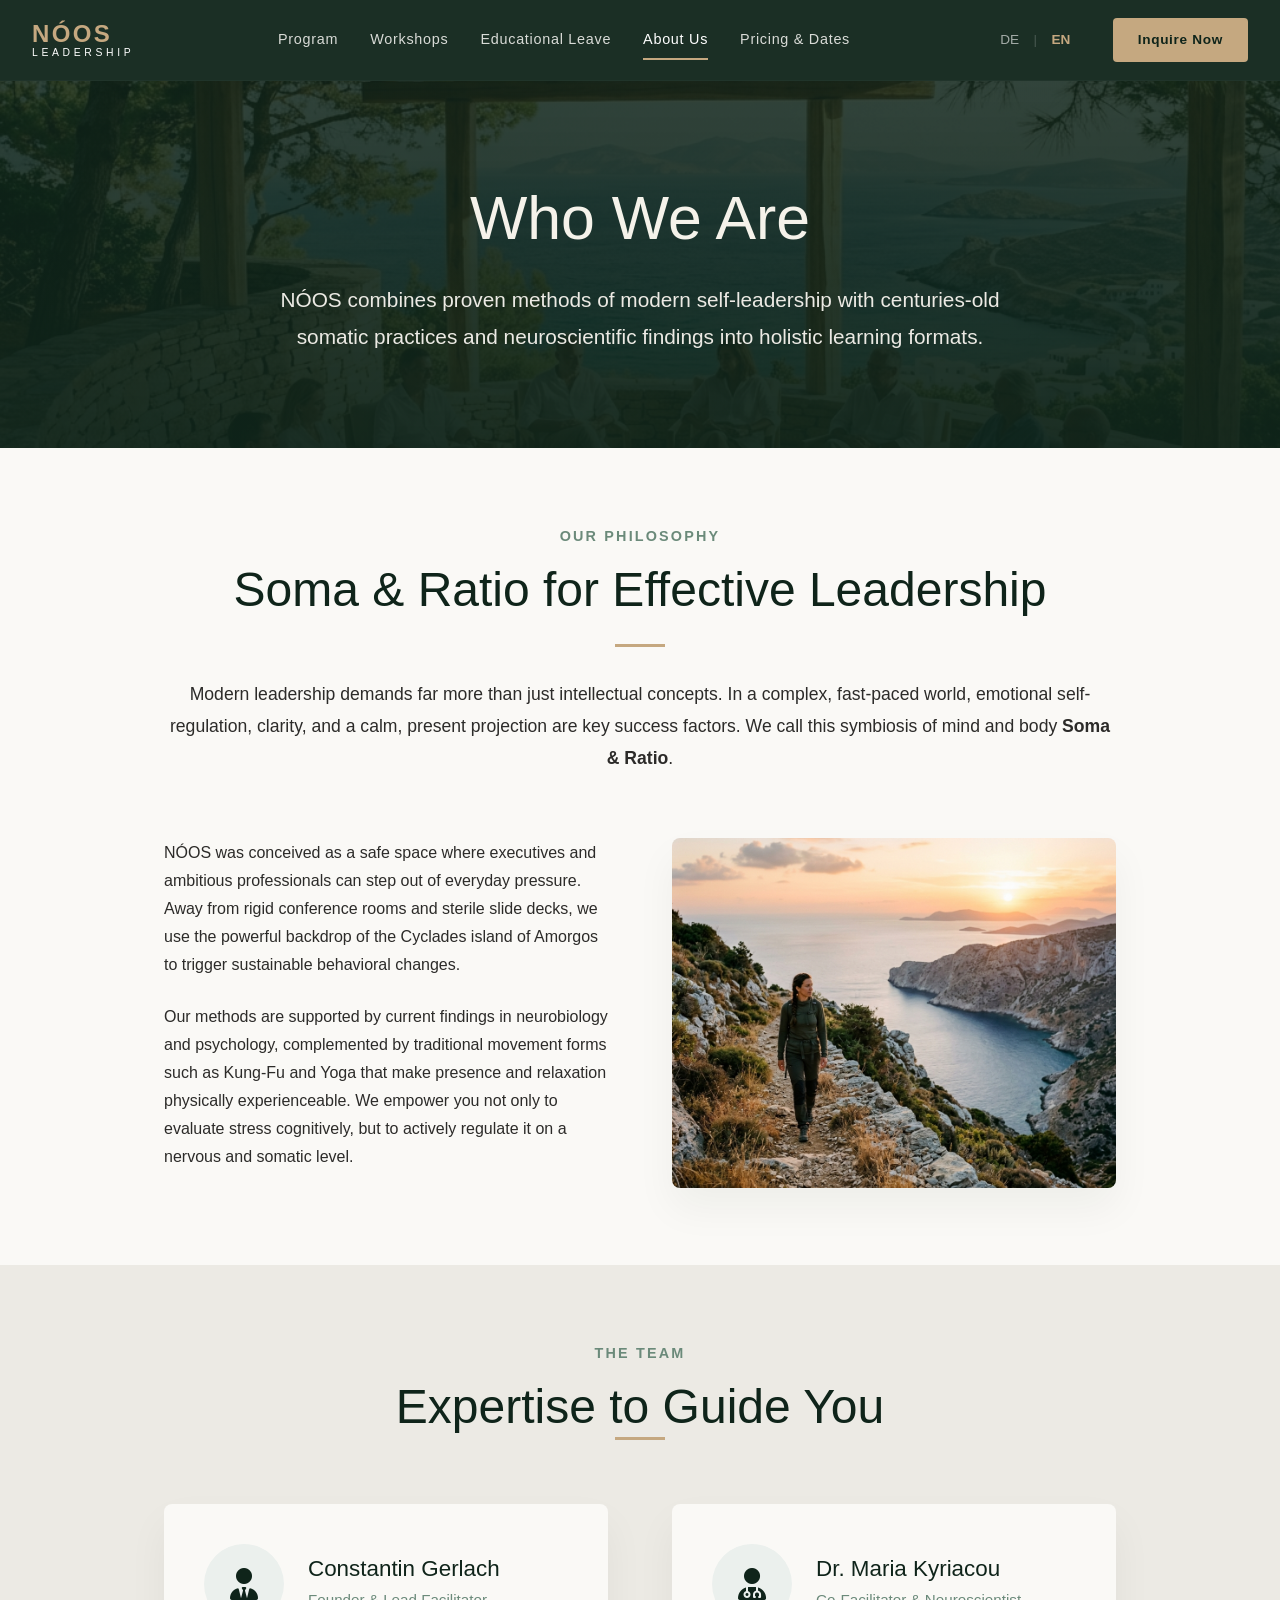
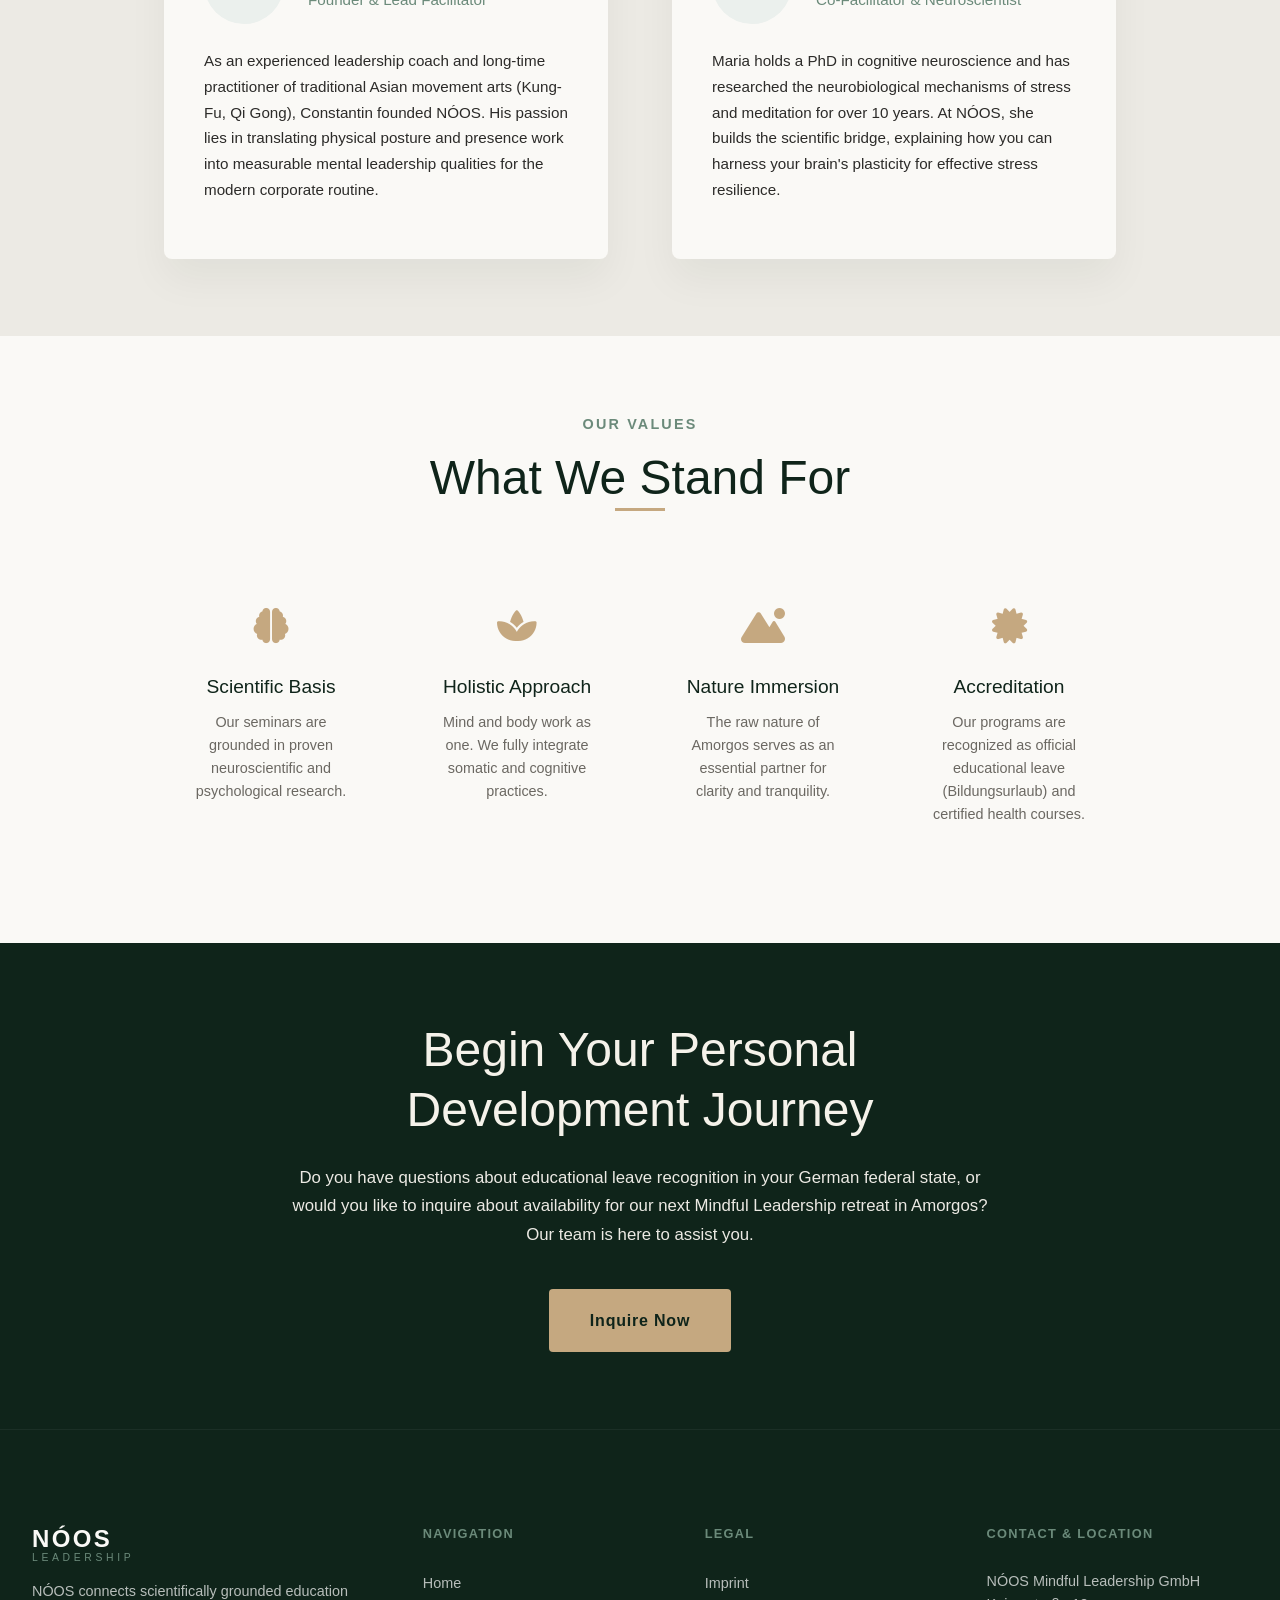
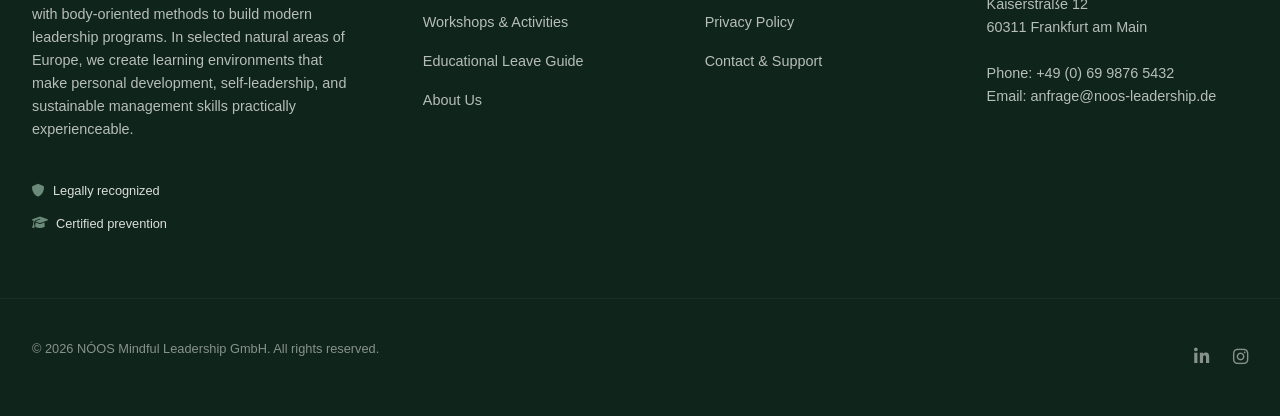
==== about-us.html @ 3b54b9a8 "Create premium German and English About Us subpages and integrate them into navigation headers and f" ====
<!DOCTYPE html>
<html lang="en">

<head>
    <meta charset="UTF-8">
    <meta name="viewport" content="width=device-width, initial-scale=1.0">
    <title>About Us – NÓOS Mindful Leadership & Personal Development</title>
    <meta name="description"
        content="Meet the team behind NÓOS. Learn about our vision of combining cognitive leadership methods with somatic practices on the island of Amorgos.">
    
    <!-- FontAwesome for Premium Icons -->
    <link rel="stylesheet" href="https://cdnjs.cloudflare.com/ajax/libs/font-awesome/6.4.0/css/all.min.css">

    <!-- Custom CSS -->
    <link rel="stylesheet" href="css/style.css">

    <!-- Favicon -->
    <link rel="icon" type="image/png" sizes="16x16" href="assets/favicon-16x16.png">
    <link rel="icon" type="image/png" sizes="32x32" href="assets/favicon-32x32.png">
    <link rel="icon" type="image/png" sizes="48x48" href="assets/favicon-48x48.png">
    <link rel="apple-touch-icon" sizes="180x180" href="assets/apple-touch-icon.png">
</head>

<body>

    <!-- Sticky Glassmorphic Header -->
    <header class="site-header">
        <div class="header-container">
            <a href="index-en.html#home" class="logo" id="header-logo">
                <span class="logo-accent">NÓOS</span>
                <span class="logo-sub">LEADERSHIP</span>
            </a>

            <!-- Mobile Menu Toggle Button -->
            <button class="mobile-nav-toggle" aria-label="Open menu" id="mobile-toggle">
                <span class="bar"></span>
                <span class="bar"></span>
                <span class="bar"></span>
            </button>

            <!-- Navigation Bar -->
            <nav class="main-navigation" id="main-nav">
                <ul class="nav-list">
                    <!-- Nav items link back to home sections on main page -->
                    <li class="nav-item">
                        <a href="index-en.html#programm" class="nav-link">Program</a>
                    </li>
                    <li class="nav-item">
                        <a href="index-en.html#workshops" class="nav-link">Workshops</a>
                    </li>
                    <li class="nav-item">
                        <a href="index-en.html#bildungsurlaub" class="nav-link">Educational Leave</a>
                    </li>
                    <li class="nav-item">
                        <a href="about-us.html" class="nav-link active">About Us</a>
                    </li>
                    <li class="nav-item">
                        <a href="index-en.html#preise" class="nav-link">Pricing &amp; Dates</a>
                    </li>
                </ul>
                <!-- Mobile Language Switcher (visible only on mobile viewports) -->
                <div class="language-switcher">
                    <a href="ueber-uns.html" class="lang-btn" id="lang-de-mobile">DE</a>
                    <span class="lang-separator">|</span>
                    <a href="about-us.html" class="lang-btn active" id="lang-en-mobile">EN</a>
                </div>
                <!-- Mobile CTA Button (visible only in mobile menu) -->
                <div class="mobile-menu-cta">
                    <a href="index-en.html#kontakt#inquiry-wizard-container" class="btn btn-primary btn-gold w-full"
                        style="display: block; text-align: center; padding: 0.85rem 2rem;">Inquire Now</a>
                </div>
            </nav>

            <!-- Sticky CTA buttons -->
            <div class="header-ctas">
                <div class="language-switcher">
                    <a href="ueber-uns.html" class="lang-btn" id="lang-de">DE</a>
                    <span class="lang-separator">|</span>
                    <a href="about-us.html" class="lang-btn active" id="lang-en">EN</a>
                </div>
                <a href="index-en.html#kontakt#inquiry-wizard-container" class="btn btn-primary" id="cta-header-pri">Inquire Now</a>
            </div>
        </div>
    </header>

    <main style="margin-top: 80px;">
        <!-- Subpage Hero -->
        <div class="subpage-hero"
            style="background-image: linear-gradient(to bottom, rgba(15, 36, 26, 0.85), rgba(15, 36, 26, 0.95)), url('assets/leadership_reflection.png'); padding: clamp(4rem, 6vw, 7rem) 0; background-position: center; background-size: cover; text-align: center; color: var(--color-white);">
            <div class="container" style="max-width: 800px; margin: 0 auto;">
                <h1 style="color: var(--color-sand); margin-bottom: 1.5rem;">Who We Are</h1>
                <p class="lead" style="color: var(--color-cream); font-size: clamp(1.1rem, 2vw, 1.3rem); line-height: 1.8;">
                    NÓOS combines proven methods of modern self-leadership with centuries-old somatic practices and neuroscientific findings into holistic learning formats.
                </p>
            </div>
        </div>

        <!-- Vision Section -->
        <section class="section-padding bg-light-cream" style="padding: clamp(4rem, 6vw, 6rem) 0;">
            <div class="container" style="max-width: 1000px; margin: 0 auto; padding: 0 1.5rem;">
                <div style="text-align: center; margin-bottom: 4rem;">
                    <span class="text-sage" style="text-transform: uppercase; letter-spacing: 0.15em; font-size: 0.9rem; font-weight: 600; display: block; margin-bottom: 0.75rem;">Our Philosophy</span>
                    <h2 style="margin-bottom: 1.5rem;">Soma & Ratio for Effective Leadership</h2>
                    <div style="width: 50px; height: 3px; background-color: var(--color-bronze); margin: 0 auto 2rem;"></div>
                    <p style="font-size: 1.1rem; color: var(--color-text-dark); max-w-lg; margin: 0 auto; line-height: 1.8;">
                        Modern leadership demands far more than just intellectual concepts. In a complex, fast-paced world, emotional self-regulation, clarity, and a calm, present projection are key success factors. We call this symbiosis of mind and body <strong>Soma & Ratio</strong>.
                    </p>
                </div>

                <div class="grid-2 gap-lg" style="align-items: center;">
                    <div>
                        <p style="margin-bottom: 1.5rem; line-height: 1.75;">
                            NÓOS was conceived as a safe space where executives and ambitious professionals can step out of everyday pressure. Away from rigid conference rooms and sterile slide decks, we use the powerful backdrop of the Cyclades island of Amorgos to trigger sustainable behavioral changes.
                        </p>
                        <p style="line-height: 1.75;">
                            Our methods are supported by current findings in neurobiology and psychology, complemented by traditional movement forms such as Kung-Fu and Yoga that make presence and relaxation physically experienceable. We empower you not only to evaluate stress cognitively, but to actively regulate it on a nervous and somatic level.
                        </p>
                    </div>
                    <div style="position: relative;">
                        <img src="assets/mindful_hiking_nature.png" alt="Yoga on cliffs" style="border-radius: 8px; box-shadow: var(--shadow-premium); width: 100%; object-fit: cover; max-height: 350px;">
                    </div>
                </div>
            </div>
        </section>

        <!-- Team Section -->
        <section class="section-padding bg-cream" style="padding: clamp(4rem, 6vw, 6rem) 0;">
            <div class="container" style="max-width: 1000px; margin: 0 auto; padding: 0 1.5rem;">
                <div style="text-align: center; margin-bottom: 4rem;">
                    <span class="text-sage" style="text-transform: uppercase; letter-spacing: 0.15em; font-size: 0.9rem; font-weight: 600; display: block; margin-bottom: 0.75rem;">The Team</span>
                    <h2>Expertise to Guide You</h2>
                    <div style="width: 50px; height: 3px; background-color: var(--color-bronze); margin: 0 auto 2rem;"></div>
                </div>

                <div class="grid-2 gap-lg">
                    <!-- Trainer 1 -->
                    <div style="background-color: var(--color-light-cream); border-radius: 8px; padding: 2.5rem; box-shadow: var(--shadow-premium); display: flex; flex-direction: column; height: 100%;">
                        <div style="display: flex; align-items: center; margin-bottom: 1.5rem;">
                            <div style="width: 80px; height: 80px; border-radius: 50%; background-color: var(--color-sage-light); display: flex; align-items: center; justify-content: center; margin-right: 1.5rem; font-size: 2rem; color: var(--color-dark-green);">
                                <i class="fa-solid fa-user-tie"></i>
                            </div>
                            <div>
                                <h3 style="font-size: 1.4rem; margin-bottom: 0.25rem;">Constantin Gerlach</h3>
                                <span class="text-sage" style="font-size: 0.95rem; font-weight: 500;">Founder & Lead Facilitator</span>
                            </div>
                        </div>
                        <p style="font-size: 0.95rem; line-height: 1.7; flex-grow: 1;">
                            As an experienced leadership coach and long-time practitioner of traditional Asian movement arts (Kung-Fu, Qi Gong), Constantin founded NÓOS. His passion lies in translating physical posture and presence work into measurable mental leadership qualities for the modern corporate routine.
                        </p>
                    </div>

                    <!-- Trainer 2 -->
                    <div style="background-color: var(--color-light-cream); border-radius: 8px; padding: 2.5rem; box-shadow: var(--shadow-premium); display: flex; flex-direction: column; height: 100%;">
                        <div style="display: flex; align-items: center; margin-bottom: 1.5rem;">
                            <div style="width: 80px; height: 80px; border-radius: 50%; background-color: var(--color-sage-light); display: flex; align-items: center; justify-content: center; margin-right: 1.5rem; font-size: 2rem; color: var(--color-dark-green);">
                                <i class="fa-solid fa-user-doctor"></i>
                            </div>
                            <div>
                                <h3 style="font-size: 1.4rem; margin-bottom: 0.25rem;">Dr. Maria Kyriacou</h3>
                                <span class="text-sage" style="font-size: 0.95rem; font-weight: 500;">Co-Facilitator & Neuroscientist</span>
                            </div>
                        </div>
                        <p style="font-size: 0.95rem; line-height: 1.7; flex-grow: 1;">
                            Maria holds a PhD in cognitive neuroscience and has researched the neurobiological mechanisms of stress and meditation for over 10 years. At NÓOS, she builds the scientific bridge, explaining how you can harness your brain's plasticity for effective stress resilience.
                        </p>
                    </div>
                </div>
            </div>
        </section>

        <!-- Our Values Section -->
        <section class="section-padding bg-light-cream" style="padding: clamp(4rem, 6vw, 6rem) 0;">
            <div class="container" style="max-width: 1000px; margin: 0 auto; padding: 0 1.5rem;">
                <div style="text-align: center; margin-bottom: 4rem;">
                    <span class="text-sage" style="text-transform: uppercase; letter-spacing: 0.15em; font-size: 0.9rem; font-weight: 600; display: block; margin-bottom: 0.75rem;">Our Values</span>
                    <h2>What We Stand For</h2>
                    <div style="width: 50px; height: 3px; background-color: var(--color-bronze); margin: 0 auto 2rem;"></div>
                </div>

                <div class="grid-4">
                    <!-- Value 1 -->
                    <div style="text-align: center; padding: 1.5rem;">
                        <div style="font-size: 2.2rem; color: var(--color-bronze); margin-bottom: 1.25rem;">
                            <i class="fa-solid fa-brain"></i>
                        </div>
                        <h4 style="margin-bottom: 0.75rem; font-size: 1.2rem;">Scientific Basis</h4>
                        <p style="font-size: 0.9rem; color: var(--color-text-muted); line-height: 1.6;">
                            Our seminars are grounded in proven neuroscientific and psychological research.
                        </p>
                    </div>

                    <!-- Value 2 -->
                    <div style="text-align: center; padding: 1.5rem;">
                        <div style="font-size: 2.2rem; color: var(--color-bronze); margin-bottom: 1.25rem;">
                            <i class="fa-solid fa-spa"></i>
                        </div>
                        <h4 style="margin-bottom: 0.75rem; font-size: 1.2rem;">Holistic Approach</h4>
                        <p style="font-size: 0.9rem; color: var(--color-text-muted); line-height: 1.6;">
                            Mind and body work as one. We fully integrate somatic and cognitive practices.
                        </p>
                    </div>

                    <!-- Value 3 -->
                    <div style="text-align: center; padding: 1.5rem;">
                        <div style="font-size: 2.2rem; color: var(--color-bronze); margin-bottom: 1.25rem;">
                            <i class="fa-solid fa-mountain-sun"></i>
                        </div>
                        <h4 style="margin-bottom: 0.75rem; font-size: 1.2rem;">Nature Immersion</h4>
                        <p style="font-size: 0.9rem; color: var(--color-text-muted); line-height: 1.6;">
                            The raw nature of Amorgos serves as an essential partner for clarity and tranquility.
                        </p>
                    </div>

                    <!-- Value 4 -->
                    <div style="text-align: center; padding: 1.5rem;">
                        <div style="font-size: 2.2rem; color: var(--color-bronze); margin-bottom: 1.25rem;">
                            <i class="fa-solid fa-certificate"></i>
                        </div>
                        <h4 style="margin-bottom: 0.75rem; font-size: 1.2rem;">Accreditation</h4>
                        <p style="font-size: 0.9rem; color: var(--color-text-muted); line-height: 1.6;">
                            Our programs are recognized as official educational leave (Bildungsurlaub) and certified health courses.
                        </p>
                    </div>
                </div>
            </div>
        </section>

        <!-- CTA Section -->
        <section class="section-padding bg-dark-green text-light" style="padding: clamp(4rem, 6vw, 6rem) 0; text-align: center;">
            <div class="container" style="max-width: 750px; margin: 0 auto; padding: 0 1.5rem;">
                <h2 style="color: var(--color-sand); margin-bottom: 1.5rem;">Begin Your Personal Development Journey</h2>
                <p style="color: var(--color-cream); margin-bottom: 2.5rem; font-size: 1.05rem; line-height: 1.7;">
                    Do you have questions about educational leave recognition in your German federal state, or would you like to inquire about availability for our next Mindful Leadership retreat in Amorgos? Our team is here to assist you.
                </p>
                <a href="index-en.html#kontakt#inquiry-wizard-container" class="btn btn-primary btn-gold btn-large">Inquire Now</a>
            </div>
        </section>
    </main>

    <!-- Premium Footer -->
    <footer class="site-footer bg-dark-green text-light">
        <div class="container footer-grid">
            <div class="footer-brand">
                <a href="index-en.html#home" class="logo text-light">
                    <span class="logo-accent text-light">NÓOS</span>
                    <span class="logo-sub text-sage">LEADERSHIP</span>
                </a>
                <p class="mt-3 text-cream-muted" style="font-size: 0.9rem; line-height: 1.6;">NÓOS connects
                    scientifically grounded education with body-oriented methods to build modern
                    leadership programs. In selected natural areas of Europe, we create learning environments that make personal
                    development, self-leadership, and sustainable management skills practically experienceable.</p>
                <div class="footer-badges mt-4">
                    <span class="f-badge"><i class="fa-solid fa-shield text-sage"></i> Legally recognized</span>
                    <span class="f-badge"><i class="fa-solid fa-graduation-cap text-sage"></i> Certified
                        prevention</span>
                </div>
            </div>

            <div class="footer-links-col">
                <h4>Navigation</h4>
                <ul class="footer-links">
                    <li><a href="index-en.html#home">Home</a></li>
                    <li><a href="index-en.html#workshops">Workshops &amp; Activities</a></li>
                    <li><a href="index-en.html#bildungsurlaub">Educational Leave Guide</a></li>
                    <li><a href="about-us.html">About Us</a></li>
                </ul>
            </div>

            <div class="footer-links-col">
                <h4>Legal</h4>
                <ul class="footer-links">
                    <li><a href="index-en.html#impressum">Imprint</a></li>
                    <li><a href="index-en.html#datenschutz">Privacy Policy</a></li>
                    <li><a href="index-en.html#kontakt">Contact &amp; Support</a></li>
                </ul>
            </div>

            <div class="footer-contact-col">
                <h4>Contact &amp; Location</h4>
                <p class="text-cream-muted" style="font-size: 0.9rem; line-height: 1.6;">
                    NÓOS Mindful Leadership GmbH<br>
                    Kaiserstraße 12<br>
                    60311 Frankfurt am Main<br><br>
                    Phone: +49 (0) 69 9876 5432<br>
                    Email: <a href="mailto:info@webtech-agentur.de"
                        style="color: inherit; text-decoration: none;">anfrage@noos-leadership.de</a>
                </p>
            </div>
        </div>

        <div class="footer-bottom">
            <div class="container footer-bottom-flex">
                <p>&copy; 2026 NÓOS Mindful Leadership GmbH. All rights reserved.</p>
                <div class="footer-bottom-social">
                    <a href="https://linkedin.com" target="_blank" aria-label="LinkedIn"><i
                            class="fa-brands fa-linkedin-in"></i></a>
                    <a href="https://instagram.com" target="_blank" aria-label="Instagram"><i
                            class="fa-brands fa-instagram"></i></a>
                </div>
            </div>
        </div>
    </footer>

    <!-- Custom App JS -->
    <script src="js/app.js"></script>
</body>

</html>
---- css/style.css ----
/* ==========================================================================
   NÓOS LEADERSHIP - PREMIUM DESIGN SYSTEM & STYLE SHEET
   ========================================================================== */

/* 1. CSS VARIABLES (DESIGN SYSTEM TOKENS) */
:root {
    /* Color Palette */
    --color-dark-green: #0F241A;
    --color-dark-green-rgb: 15, 36, 26;
    --color-aegean-blue: #1C3D5A;
    --color-sand: #F5F2EA;
    --color-cream: #ECEAE4;
    --color-light-cream: #FAF9F6;
    --color-bronze: #C5A880;
    --color-sage: #6B8A7A;
    --color-sage-light: #EBF0ED;
    --color-text-dark: #2C2B29;
    --color-text-muted: #6B6862;
    --color-white: #FFFFFF;
    
    /* Typography */
    --font-primary: Arial, Helvetica, sans-serif;
    --font-display: Arial, Helvetica, sans-serif;
    --font-accent: Arial, Helvetica, sans-serif;
    
    /* Transitions & Shadows */
    --transition-smooth: all 0.4s cubic-bezier(0.16, 1, 0.3, 1);
    --transition-quick: all 0.2s ease;
    --shadow-premium: 0 20px 40px rgba(15, 36, 26, 0.05);
    --shadow-hover: 0 30px 60px rgba(15, 36, 26, 0.1);
    --shadow-glass: 0 8px 32px 0 rgba(15, 36, 26, 0.08);
}

/* 2. GLOBAL RESET & BASE STYLES */
*, *::before, *::after {
    box-sizing: border-box;
    margin: 0;
    padding: 0;
}

html {
    scroll-behavior: smooth;
    font-size: 16px;
    height: 100%;
}

body {
    font-family: var(--font-primary);
    background-color: var(--color-light-cream);
    color: var(--color-text-dark);
    line-height: 1.6;
    -webkit-font-smoothing: antialiased;
    overflow-x: hidden;
    display: flex;
    flex-direction: column;
    min-height: 100vh;
}

img {
    max-width: 100%;
    height: auto;
    display: block;
}

a {
    color: inherit;
    text-decoration: none;
    transition: var(--transition-quick);
}

/* Custom Premium Scrollbar */
::-webkit-scrollbar {
    width: 10px;
}
::-webkit-scrollbar-track {
    background: var(--color-sand);
}
::-webkit-scrollbar-thumb {
    background: var(--color-sage);
    border: 2px solid var(--color-sand);
    border-radius: 5px;
}
::-webkit-scrollbar-thumb:hover {
    background: var(--color-dark-green);
}

/* 3. TYPOGRAPHY & HEADINGS */
h1, h2, h3, h4, h5, h6 {
    font-family: var(--font-display);
    color: var(--color-dark-green);
    font-weight: 400;
    line-height: 1.25;
}

h1 {
    font-size: clamp(2.5rem, 5vw, 4rem);
}

h2 {
    font-size: clamp(2rem, 4vw, 3rem);
}

h3 {
    font-size: clamp(1.5rem, 2.5vw, 2rem);
}

h4 {
    font-size: clamp(1.2rem, 2vw, 1.5rem);
}

h5 {
    font-size: clamp(1.05rem, 1.5vw, 1.25rem);
}

p {
    margin-bottom: 1rem;
}

.lead {
    font-size: 1.2rem;
    font-weight: 300;
    line-height: 1.7;
}

.text-muted {
    color: var(--color-text-muted);
}

.text-light {
    color: var(--color-light-cream) !important;
}

.text-sage {
    color: var(--color-sage) !important;
}

.text-bronze {
    color: var(--color-bronze) !important;
}

.text-dark-green {
    color: var(--color-dark-green) !important;
}

.font-outfit {
    font-family: var(--font-accent);
}

.highlight {
    font-style: italic;
    color: var(--color-bronze);
    position: relative;
    display: inline-block;
}

/* 4. UTILITIES & LAYOUTS */
.container {
    width: 100%;
    max-width: 1280px;
    margin: 0 auto;
    padding: 0 2rem;
}

@media (max-width: 480px) {
    .container, .header-container {
        padding: 0 1rem;
    }
}

.max-w-md {
    max-width: 720px;
    margin-left: auto;
    margin-right: auto;
}

.max-w-lg {
    max-width: 900px;
    margin-left: auto;
    margin-right: auto;
}

.text-center {
    text-align: center;
}

.section-padding {
    padding: clamp(4rem, 8vw, 8rem) 0;
}

.bg-sand {
    background-color: var(--color-sand);
}

.bg-cream {
    background-color: var(--color-cream);
}

.bg-dark-green {
    background-color: var(--color-dark-green);
}

.flex-center-y {
    display: flex;
    flex-direction: column;
    justify-content: center;
}

.flex-column {
    display: flex;
    flex-direction: column;
}

.gap-lg {
    gap: 3rem;
}

.gap-xl {
    gap: 5rem;
}

/* Spacing & Margin Utilities */
.mt-1 { margin-top: 0.25rem; }
.mt-2 { margin-top: 0.5rem; }
.mt-3 { margin-top: 1rem; }
.mt-4 { margin-top: 1.5rem; }
.mt-5 { margin-top: 3rem; }

.mb-1 { margin-bottom: 0.25rem; }
.mb-2 { margin-bottom: 0.5rem; }
.mb-3 { margin-bottom: 1rem; }
.mb-4 { margin-bottom: 1.5rem; }
.mb-5 { margin-bottom: 3rem; }

.pt-1 { padding-top: 0.25rem; }
.pt-2 { padding-top: 0.5rem; }
.pt-3 { padding-top: 1rem; }
.pt-4 { padding-top: 1.5rem; }
.pt-5 { padding-top: 3rem; }

.pb-1 { padding-bottom: 0.25rem; }
.pb-2 { padding-bottom: 0.5rem; }
.pb-3 { padding-bottom: 1rem; }
.pb-4 { padding-bottom: 1.5rem; }
.pb-5 { padding-bottom: 3rem; }

.w-full { width: 100%; }

/* Grid Layouts */
.grid-2 {
    display: grid;
    grid-template-columns: repeat(2, 1fr);
    gap: 4rem;
}

.grid-3 {
    display: grid;
    grid-template-columns: repeat(3, 1fr);
    gap: 2.5rem;
}

.grid-4 {
    display: grid;
    grid-template-columns: repeat(4, 1fr);
    gap: 2rem;
}

@media (max-width: 1024px) {
    .grid-4 {
        grid-template-columns: repeat(2, 1fr);
    }
    .grid-3 {
        grid-template-columns: repeat(2, 1fr);
    }
    .grid-2 {
        grid-template-columns: 1fr;
        gap: 3rem;
    }
}

@media (max-width: 768px) {
    .grid-4, .grid-3 {
        grid-template-columns: 1fr;
    }
    .container {
        padding: 0 1.5rem;
    }
}

/* 5. BUTTONS */
.btn {
    display: inline-flex;
    align-items: center;
    justify-content: center;
    padding: 0.85rem 2rem;
    border-radius: 4px;
    font-family: var(--font-accent);
    font-size: 0.95rem;
    font-weight: 500;
    letter-spacing: 0.05em;
    cursor: pointer;
    transition: var(--transition-smooth);
    border: 1px solid transparent;
}

.btn-large {
    padding: 1.1rem 2.5rem;
    font-size: 1rem;
}

.btn-primary {
    background-color: var(--color-dark-green);
    color: var(--color-light-cream);
}
.btn-primary:hover {
    background-color: var(--color-bronze);
    color: var(--color-dark-green);
    transform: translateY(-2px);
    box-shadow: 0 10px 20px rgba(15, 36, 26, 0.1);
}

.btn-primary.btn-gold {
    background-color: var(--color-bronze);
    color: var(--color-dark-green);
    font-weight: 600;
}
.btn-primary.btn-gold:hover {
    background-color: var(--color-dark-green);
    color: var(--color-bronze);
    border-color: var(--color-bronze);
    transform: translateY(-2px);
    box-shadow: 0 10px 20px rgba(15, 36, 26, 0.15);
}

.btn-outline {
    background-color: transparent;
    border-color: var(--color-dark-green);
    color: var(--color-dark-green);
}
.btn-outline:hover {
    background-color: var(--color-dark-green);
    color: var(--color-white);
    transform: translateY(-2px);
}

.btn-outline.btn-white {
    border-color: var(--color-light-cream);
    color: var(--color-light-cream);
}
.btn-outline.btn-white:hover {
    background-color: var(--color-light-cream);
    color: var(--color-dark-green);
}

.btn-text {
    background: none;
    border: none;
    padding: 0;
    color: var(--color-dark-green);
    font-family: var(--font-accent);
    font-weight: 600;
    display: inline-flex;
    align-items: center;
    gap: 0.5rem;
    cursor: pointer;
}
.btn-text:hover {
    color: var(--color-bronze);
}
.btn-text i {
    transition: var(--transition-quick);
}
.btn-text:hover i {
    transform: translateX(5px);
}

.btn-text.btn-white {
    color: var(--color-light-cream);
}
.btn-text.btn-white:hover {
    color: var(--color-bronze);
}

.btn-white:hover i {
    color: var(--color-bronze);
}

/* 6. GLASSMORPHIC HEADER & MEGA-MENU */
.site-header {
    position: fixed;
    top: 0;
    left: 0;
    width: 100%;
    z-index: 1000;
    background: rgba(15, 36, 26, 0.95); /* Deep grounding background */
    backdrop-filter: blur(15px);
    border-bottom: 1px solid rgba(255, 255, 255, 0.05);
    transition: var(--transition-smooth);
}

.header-container {
    display: flex;
    align-items: center;
    justify-content: space-between;
    height: 80px;
    max-width: 1280px;
    margin: 0 auto;
    padding: 0 2rem;
    position: relative;
}

.logo {
    display: flex;
    flex-direction: column;
    line-height: 1.1;
    font-family: var(--font-accent);
}

.logo-accent {
    font-size: 1.5rem;
    font-weight: 700;
    letter-spacing: 0.1em;
    color: var(--color-bronze);
}

.logo-sub {
    font-size: 0.65rem;
    font-weight: 500;
    letter-spacing: 0.35em;
    color: var(--color-white);
    text-transform: uppercase;
}

/* Main Navigation */
.main-navigation {
    height: 100%;
}

.nav-list {
    display: flex;
    align-items: center;
    list-style: none;
    height: 100%;
    gap: 2rem;
}

.nav-item {
    height: 100%;
    display: flex;
    align-items: center;
}

.nav-link {
    color: var(--color-light-cream);
    font-family: var(--font-accent);
    font-size: 0.9rem;
    font-weight: 500;
    letter-spacing: 0.05em;
    padding: 0.5rem 0;
    display: flex;
    align-items: center;
    gap: 0.35rem;
    opacity: 0.85;
    position: relative;
}

.nav-link::after {
    content: '';
    position: absolute;
    bottom: 0;
    left: 0;
    width: 0;
    height: 2px;
    background-color: var(--color-bronze);
    transition: var(--transition-quick);
}

.nav-link:hover, .nav-link.active {
    opacity: 1;
    color: var(--color-white);
}

.nav-link.active::after, .nav-link:hover::after {
    width: 100%;
}

.nav-chevron {
    font-size: 0.75rem;
    transition: var(--transition-quick);
}

.nav-item:hover .nav-chevron {
    transform: rotate(180deg);
}

/* Mega-Menu Styling */
.megamenu {
    position: absolute;
    top: 100%;
    left: 50%;
    transform: translateX(-50%) translateY(15px);
    width: 900px;
    background: rgba(15, 36, 26, 0.98);
    border: 1px solid rgba(255, 255, 255, 0.08);
    border-top: 3px solid var(--color-bronze);
    border-radius: 0 0 8px 8px;
    box-shadow: 0 30px 60px rgba(15, 36, 26, 0.3);
    padding: 2.5rem;
    opacity: 0;
    pointer-events: none;
    transition: var(--transition-smooth);
    z-index: 1100;
}

.nav-item:hover .megamenu {
    opacity: 1;
    pointer-events: auto;
    transform: translateX(-50%) translateY(0);
}

.megamenu-grid {
    display: grid;
    grid-template-columns: 1fr 1fr 1.2fr;
    gap: 2.5rem;
}

.megamenu-column {
    display: flex;
    flex-direction: column;
}

.promo-column {
    border-left: 1px solid rgba(255, 255, 255, 0.08);
    padding-left: 2rem;
}

.promo-content {
    background-size: cover;
    background-position: center;
    border-radius: 6px;
    padding: 1.75rem;
    display: flex;
    flex-direction: column;
    justify-content: space-between;
    height: 100%;
    min-height: 290px;
    position: relative;
    overflow: hidden;
}

.promo-badge-wrap {
    display: flex;
    align-items: flex-start;
}

.promo-content .badge {
    background: var(--color-bronze);
    color: var(--color-dark-green);
    padding: 0.35rem 0.85rem;
    font-size: 0.7rem;
    font-weight: 600;
    border-radius: 3px;
    font-family: var(--font-accent);
    text-transform: uppercase;
}

.promo-text-wrap {
    display: flex;
    flex-direction: column;
    gap: 0.5rem;
    margin-top: 1rem;
}

.promo-text-wrap h4 {
    color: var(--color-white);
    font-size: 1.25rem;
    margin: 0;
}

.promo-text-wrap p {
    color: rgba(255, 255, 255, 0.75);
    font-size: 0.85rem;
    margin: 0 0 0.5rem 0;
    line-height: 1.4;
}

.promo-text-wrap .btn-white {
    align-self: flex-start;
}

.menu-title {
    font-family: var(--font-accent);
    font-size: 0.75rem;
    font-weight: 600;
    letter-spacing: 0.1em;
    text-transform: uppercase;
    color: var(--color-sage);
    margin-bottom: 1.25rem;
    border-bottom: 1px solid rgba(255, 255, 255, 0.05);
    padding-bottom: 0.5rem;
}

.menu-sublist {
    list-style: none;
    display: flex;
    flex-direction: column;
    gap: 0.85rem;
}

.menu-sublist a {
    color: rgba(255, 255, 255, 0.75);
    font-size: 0.9rem;
    display: flex;
    align-items: center;
    gap: 0.75rem;
}

.menu-sublist a i {
    font-size: 0.85rem;
    color: var(--color-bronze);
    width: 16px;
    text-align: center;
}

.menu-sublist a:hover {
    color: var(--color-white);
    transform: translateX(4px);
}

.highlight-action {
    color: rgba(255, 255, 255, 0.75) !important;
    font-weight: 500;
}
.highlight-action:hover {
    color: var(--color-white) !important;
}
.highlight-action i {
    color: var(--color-bronze) !important;
}

.header-ctas {
    display: flex;
    align-items: center;
    gap: 1rem;
}

.header-ctas .btn {
    padding: 0.65rem 1.5rem;
    font-size: 0.85rem;
}

.header-ctas .btn-outline {
    border-color: rgba(255, 255, 255, 0.2);
    color: var(--color-light-cream);
}
.header-ctas .btn-outline:hover {
    border-color: var(--color-white);
    background-color: transparent;
    color: var(--color-white);
}

.header-ctas .btn-primary {
    background-color: var(--color-bronze);
    color: var(--color-dark-green);
    font-weight: 600;
}
.header-ctas .btn-primary:hover {
    background-color: var(--color-light-cream);
    color: var(--color-dark-green);
}

/* Mobile Nav Toggle */
.mobile-nav-toggle {
    display: none;
    flex-direction: column;
    justify-content: space-between;
    width: 24px;
    height: 18px;
    background: transparent;
    border: none;
    cursor: pointer;
    z-index: 1200;
}

.mobile-nav-toggle .bar {
    width: 100%;
    height: 2px;
    background-color: var(--color-light-cream);
    transition: var(--transition-quick);
}

@media (max-width: 1024px) {
    .container, .header-container {
        padding: 0 1.5rem;
    }
    .mobile-nav-toggle {
        display: flex;
    }
    
    .main-navigation {
        position: fixed;
        top: 0;
        right: -100%;
        width: 320px;
        height: 100vh;
        background: var(--color-dark-green);
        padding: 6rem 2rem 2rem;
        box-shadow: -10px 0 30px rgba(0,0,0,0.2);
        transition: var(--transition-smooth);
        overflow-y: auto;
    }
    
    .main-navigation.mobile-active {
        right: 0;
    }
    
    .nav-list {
        flex-direction: column;
        align-items: flex-start;
        height: auto;
        gap: 1.5rem;
    }
    
    .nav-item {
        width: 100%;
        flex-direction: column;
        align-items: flex-start;
    }
    
    .nav-link {
        width: 100%;
        font-size: 1.1rem;
        justify-content: space-between;
    }
    
    .megamenu {
        position: static;
        transform: none !important;
        left: auto;
        width: 100%;
        opacity: 1;
        pointer-events: auto;
        box-shadow: none;
        border: none;
        padding: 1rem 0 0 1rem;
        background: transparent;
        display: none;
    }
    
    .nav-item:hover .megamenu {
        transform: none !important;
    }
    
    .nav-item.mobile-expand .megamenu {
        display: block;
    }
    
    .megamenu-grid {
        grid-template-columns: 1fr;
        gap: 1.5rem;
    }
    
    .promo-column {
        display: none; /* Hide promos on mobile menu for simplicity */
    }
    
    .header-ctas {
        display: none; /* Relocated or hidden on small viewports */
    }
    
    /* Hamburger Transform to X */
    .mobile-nav-toggle.open .bar:nth-child(1) {
        transform: translateY(8px) rotate(45deg);
    }
    .mobile-nav-toggle.open .bar:nth-child(2) {
        opacity: 0;
    }
    .mobile-nav-toggle.open .bar:nth-child(3) {
        transform: translateY(-8px) rotate(-45deg);
    }
}

/* 7. SPA ROUTER - VIEW FADES */
.page-section {
    display: none;
    opacity: 0;
    padding-top: 80px; /* Offset for sticky header */
}

.page-section.active-page {
    display: block;
    animation: pageFadeIn 0.8s cubic-bezier(0.16, 1, 0.3, 1) forwards;
}

@keyframes pageFadeIn {
    0% {
        opacity: 0;
        transform: translateY(20px);
    }
    100% {
        opacity: 1;
        transform: translateY(0);
    }
}

/* 8. HOMEPAGE DETAILS */

/* Hero Section */
.hero-section {
    position: relative;
    min-height: calc(100vh - 80px);
    display: flex;
    align-items: center;
    overflow: hidden;
    padding: 6rem 0;
}

.hero-bg-container {
    position: absolute;
    top: 0;
    left: 0;
    width: 100%;
    height: 100%;
    z-index: -1;
    overflow: hidden;
}

.hero-fallback-img {
    width: 100%;
    height: 100%;
    object-fit: cover;
    transform: scale(1.03);
    animation: kenBurns 40s ease-in-out infinite alternate;
}

@keyframes kenBurns {
    0% {
        transform: scale(1) translate(0, 0);
    }
    100% {
        transform: scale(1.08) translate(-1%, -1%);
    }
}

.hero-overlay {
    position: absolute;
    top: 0;
    left: 0;
    width: 100%;
    height: 100%;
    background: linear-gradient(to right, rgba(15, 36, 26, 0.8), rgba(15, 36, 26, 0.45));
}

.hero-content {
    color: var(--color-light-cream);
    z-index: 2;
    position: relative;
}

.hero-subtitle {
    display: inline-block;
    font-family: var(--font-accent);
    color: var(--color-bronze);
    font-size: clamp(0.85rem, 2vw, 1.1rem);
    font-weight: 600;
    letter-spacing: 0.1em;
    text-transform: uppercase;
    margin-bottom: 1.5rem;
}

.hero-title {
    color: var(--color-white);
    margin-bottom: 2rem;
    font-family: var(--font-display);
    font-size: clamp(2.8rem, 6vw, 4.5rem);
    font-weight: 400;
    line-height: 1.15;
}

.hero-description {
    max-w: 680px;
    font-size: clamp(1.1rem, 2.5vw, 1.25rem);
    font-weight: 300;
    color: rgba(255, 255, 255, 0.85);
    margin-bottom: 3rem;
    line-height: 1.6;
}

.hero-buttons {
    display: flex;
    gap: 1.5rem;
    flex-wrap: wrap;
}

.hero-scroll-indicator {
    position: absolute;
    bottom: 2rem;
    left: 50%;
    transform: translateX(-50%);
    z-index: 10;
}

.mouse-icon {
    display: block;
    width: 24px;
    height: 40px;
    border: 2px solid rgba(255,255,255,0.4);
    border-radius: 12px;
    position: relative;
}

.mouse-icon .wheel {
    display: block;
    width: 4px;
    height: 8px;
    background: var(--color-bronze);
    border-radius: 2px;
    position: absolute;
    top: 8px;
    left: 50%;
    transform: translateX(-50%);
    animation: scrollMouse 1.8s ease infinite;
}

@keyframes scrollMouse {
    0% {
        top: 8px;
        opacity: 1;
    }
    100% {
        top: 20px;
        opacity: 0;
    }
}

@media (max-width: 768px) {
    .hero-title {
        font-size: clamp(1.8rem, 8vw, 3rem);
        word-wrap: break-word;
        hyphens: auto;
    }
    .hero-buttons {
        flex-direction: column;
        width: 100%;
    }
    .hero-buttons .btn {
        width: 100%;
    }
}

/* Trust Bar */
.trust-bar {
    border-bottom: 1px solid var(--color-cream);
    padding: 2.5rem 0;
}

.trust-grid {
    display: flex;
    justify-content: space-between;
    align-items: center;
    flex-wrap: wrap;
    gap: 2rem;
}

.trust-item {
    display: flex;
    flex-direction: column;
    align-items: center;
    flex: 1;
    min-width: 150px;
    text-align: center;
}

.trust-number {
    font-family: var(--font-display);
    font-size: 2.2rem;
    color: var(--color-dark-green);
    margin-bottom: 0.25rem;
}

.trust-label {
    font-family: var(--font-accent);
    font-size: 0.75rem;
    font-weight: 600;
    color: var(--color-text-muted);
    text-transform: uppercase;
    letter-spacing: 0.08em;
}

.trust-divider {
    width: 1px;
    height: 40px;
    background: var(--color-cream);
}

@media (max-width: 768px) {
    .trust-grid {
        display: grid;
        grid-template-columns: repeat(2, 1fr);
        gap: 1.5rem;
        justify-content: center;
    }
    .trust-divider {
        display: none;
    }
    .trust-item {
        min-width: 0;
        text-align: center;
    }
    .trust-number {
        font-size: 1.6rem;
    }
    .trust-label {
        font-size: 0.65rem;
        line-height: 1.3;
    }
}

@media (max-width: 480px) {
    .trust-grid {
        gap: 1rem;
    }
    .trust-number {
        font-size: 1.4rem;
    }
    .trust-label {
        font-size: 0.6rem;
    }
}

/* Section Header Structure */
.section-tag {
    font-family: var(--font-accent);
    font-size: 0.8rem;
    font-weight: 600;
    letter-spacing: 0.15em;
    text-transform: uppercase;
    margin-bottom: 1rem;
    display: inline-block;
}

.section-title {
    margin-bottom: 2rem;
}

/* Bullet Items */
.feature-bullets {
    display: flex;
    flex-direction: column;
    gap: 1.25rem;
    margin-top: 2rem;
}

.bullet-item {
    display: flex;
    gap: 1rem;
    align-items: flex-start;
}

.bullet-item i {
    font-size: 1.2rem;
    margin-top: 0.2rem;
}

.bullet-item span {
    font-size: 0.95rem;
    color: var(--color-text-dark);
}

/* Concept Cards */
.concept-card {
    padding: 3rem;
    border-radius: 8px;
    transition: var(--transition-smooth);
}

.card-glass {
    background: rgba(255, 255, 255, 0.03);
    border: 1px solid rgba(255, 255, 255, 0.07);
    backdrop-filter: blur(10px);
}

.card-light {
    background: var(--color-white);
    border: 1px solid rgba(15, 36, 26, 0.06);
    box-shadow: var(--shadow-premium);
}

.card-light h3 {
    color: var(--color-dark-green) !important;
}

.card-light p {
    color: var(--color-text-muted) !important;
}

.concept-card:hover {
    transform: translateY(-8px);
    background: rgba(255, 255, 255, 0.06);
    border-color: rgba(255, 255, 255, 0.15);
    box-shadow: var(--shadow-hover);
}

.concept-card.card-light:hover {
    background: var(--color-white);
    border-color: var(--color-sage);
    box-shadow: var(--shadow-hover);
}

.concept-icon-wrap {
    width: 60px;
    height: 60px;
    border-radius: 50%;
    background: rgba(197, 168, 128, 0.1);
    display: flex;
    align-items: center;
    justify-content: center;
    margin-bottom: 2rem;
}

.concept-icon {
    font-size: 1.8rem;
}

.concept-card h3 {
    font-family: var(--font-display);
    font-size: 1.5rem;
    color: var(--color-white);
    margin-bottom: 1.25rem;
}

.concept-card p {
    color: rgba(255, 255, 255, 0.75);
    font-size: 0.95rem;
    line-height: 1.6;
}

/* Workshop Preview Cards */
.workshop-preview-card {
    background: var(--color-white);
    border-radius: 8px;
    overflow: hidden;
    box-shadow: var(--shadow-premium);
    display: flex;
    flex-direction: column;
    transition: var(--transition-smooth);
}

.workshop-preview-card:hover {
    transform: translateY(-8px);
    box-shadow: var(--shadow-hover);
}

.ws-preview-img-wrap {
    height: 200px;
    overflow: hidden;
    position: relative;
}

.ws-preview-img-wrap img {
    width: 100%;
    height: 100%;
    object-fit: cover;
    transition: var(--transition-smooth);
}

.workshop-preview-card:hover .ws-preview-img-wrap img {
    transform: scale(1.08);
}

.ws-preview-info {
    padding: 2rem;
    display: flex;
    flex-direction: column;
    flex-grow: 1;
}

.ws-tag {
    font-family: var(--font-accent);
    font-size: 0.7rem;
    font-weight: 600;
    text-transform: uppercase;
    letter-spacing: 0.1em;
    color: var(--color-sage);
    margin-bottom: 0.75rem;
}

.ws-preview-info h4 {
    font-family: var(--font-display);
    font-size: 1.3rem;
    margin-bottom: 0.85rem;
}

.ws-preview-info p {
    font-size: 0.85rem;
    color: var(--color-text-muted);
    margin-bottom: 1.5rem;
    line-height: 1.5;
}

.ws-preview-info .btn-text {
    margin-top: auto;
}

/* Retreat Feature List */
.retreat-features {
    display: flex;
    flex-direction: column;
    gap: 2rem;
    margin-top: 2.5rem;
}

.ret-feat-item {
    display: flex;
    gap: 1.5rem;
    align-items: flex-start;
}

.ret-feat-item i {
    font-size: 1.5rem;
    margin-top: 0.25rem;
}

.ret-feat-item strong {
    display: block;
    font-family: var(--font-accent);
    font-size: 1.05rem;
    font-weight: 600;
    color: var(--color-dark-green);
    margin-bottom: 0.5rem;
}

.ret-feat-item p {
    font-size: 0.9rem;
    color: var(--color-text-muted);
    margin: 0;
}

.zoom-hover-container {
    transition: var(--transition-smooth);
}
.zoom-hover-container:hover {
    transform: scale(1.01);
}

/* Testimonial Cards */
.testimonial-card {
    padding: 3rem;
    border-radius: 8px;
    display: flex;
    flex-direction: column;
    position: relative;
}

.quote-icon {
    font-size: 2.5rem;
    color: rgba(197, 168, 128, 0.15);
    position: absolute;
    top: 2rem;
    left: 2rem;
}

.quote-text {
    font-size: 1.05rem;
    font-style: italic;
    color: rgba(255,255,255,0.85);
    line-height: 1.7;
    margin-bottom: 2rem;
    position: relative;
    z-index: 2;
}

.author-info {
    margin-top: auto;
    display: flex;
    align-items: center;
    gap: 1rem;
}

.author-meta {
    display: flex;
    flex-direction: column;
}

.author-meta strong {
    font-family: var(--font-accent);
    font-size: 1rem;
    font-weight: 600;
    color: var(--color-white);
}

.author-meta span {
    font-size: 0.75rem;
    color: var(--color-sage);
}

/* FAQ Accordion */
.faq-accordion {
    display: flex;
    flex-direction: column;
    gap: 1rem;
}

.faq-item {
    background: var(--color-white);
    border-radius: 6px;
    box-shadow: var(--shadow-premium);
    overflow: hidden;
    transition: var(--transition-smooth);
}

.faq-trigger {
    width: 100%;
    display: flex;
    justify-content: space-between;
    align-items: center;
    padding: 1.5rem 2rem;
    background: transparent;
    border: none;
    font-family: var(--font-accent);
    font-size: 1.05rem;
    font-weight: 500;
    text-align: left;
    color: var(--color-dark-green);
    cursor: pointer;
}

.faq-trigger:hover {
    color: var(--color-sage);
}

.faq-chevron {
    font-size: 0.9rem;
    transition: var(--transition-quick);
}

.faq-item.active .faq-chevron {
    transform: rotate(180deg);
}

.faq-content {
    max-height: 0;
    overflow: hidden;
    transition: max-height 0.4s cubic-bezier(0.16, 1, 0.3, 1);
}

.faq-content p {
    padding: 0 2rem 1.5rem;
    color: var(--color-text-muted);
    font-size: 0.95rem;
    margin: 0;
}

/* CTA Banner */
.cta-banner {
    background-size: cover;
    background-position: center;
    padding: 6rem 0;
    color: var(--color-light-cream);
    position: relative;
}

.cta-flex {
    display: flex;
    align-items: center;
    justify-content: space-between;
    gap: 4rem;
    z-index: 2;
    position: relative;
}

.cta-text {
    max-w: 680px;
}

.cta-text h2 {
    color: var(--color-white);
    margin-bottom: 1.25rem;
    font-size: clamp(1.8rem, 3.5vw, 2.8rem);
}

.cta-text p {
    color: rgba(255,255,255,0.85);
    font-size: 1.1rem;
    margin: 0;
}

.cta-actions {
    display: flex;
    gap: 1.5rem;
    flex-wrap: wrap;
    flex-shrink: 0;
}

@media (max-width: 1024px) {
    .cta-flex {
        flex-direction: column;
        text-align: center;
        gap: 3rem;
    }
    .cta-actions {
        justify-content: center;
    }
}

/* 9. SUBPAGE DETAILS & TYPICAL COMPONENTS */

#programm-schedule {
    padding-bottom: clamp(2rem, 4vw, 4rem);
}

#programm-ziele {
    padding-top: clamp(2rem, 4vw, 4rem);
}

#pricing-plans {
    padding-top: clamp(2rem, 4vw, 4rem);
    padding-bottom: clamp(3.5rem, 7vw, 7rem);
}

#pricing-details {
    padding-top: clamp(3rem, 6vw, 6rem);
}

.subpage-hero {
    background-size: cover;
    background-position: center;
    padding: clamp(5rem, 8vw, 8rem) 0;
    color: var(--color-light-cream);
    position: relative;
}

.subpage-hero h1 {
    color: var(--color-white);
    margin: 1.5rem auto 1rem;
    font-size: clamp(1.8rem, 5vw, 3.8rem);
    max-width: 90%;
    word-wrap: break-word;
    overflow-wrap: break-word;
    -webkit-hyphens: auto;
    -ms-hyphens: auto;
    hyphens: auto;
}

.subpage-hero p {
    margin-left: auto;
    margin-right: auto;
    font-size: 1.2rem;
    font-weight: 300;
    color: rgba(255, 255, 255, 0.85);
}

.subpage-hero .badge {
    display: inline-block;
    font-family: var(--font-accent);
    font-size: 0.8rem;
    font-weight: 600;
    letter-spacing: 0.15em;
    text-transform: uppercase;
    margin-bottom: 0.5rem;
}

/* Program Specific Components */
.method-points {
    display: flex;
    flex-direction: column;
    gap: 2.25rem;
    margin-top: 3rem;
}

.m-point {
    display: flex;
    gap: 2rem;
    align-items: flex-start;
}

.m-number {
    font-family: var(--font-accent);
    font-size: 1.25rem;
    font-weight: 700;
    color: var(--color-bronze);
    border: 2px solid var(--color-bronze);
    border-radius: 50%;
    width: 48px;
    height: 48px;
    display: flex;
    align-items: center;
    justify-content: center;
    flex-shrink: 0;
}

.m-body strong {
    font-family: var(--font-accent);
    font-size: 1.05rem;
    font-weight: 600;
    color: var(--color-dark-green);
    margin-bottom: 0.5rem;
    display: block;
}

.m-body p {
    font-size: 0.9rem;
    color: var(--color-text-muted);
    margin: 0;
}

/* Timeline Tabs Widget */
.timeline-tabs {
    display: flex;
    justify-content: space-between;
    background: var(--color-sand);
    padding: 0.5rem;
    border-radius: 6px;
    margin-bottom: 2rem;
    gap: 0.5rem;
    flex-wrap: wrap;
}

.timeline-tab {
    flex: 1;
    min-width: 130px;
    padding: 1rem 0.5rem;
    background: transparent;
    border: none;
    border-radius: 4px;
    font-family: var(--font-accent);
    font-size: 0.85rem;
    font-weight: 600;
    color: var(--color-text-muted);
    cursor: pointer;
    transition: var(--transition-quick);
    text-align: center;
}

.timeline-tab:hover {
    color: var(--color-dark-green);
}

.timeline-tab.active {
    background: var(--color-dark-green);
    color: var(--color-white);
}

.timeline-content-card {
    background: var(--color-white);
    border-radius: 8px;
    box-shadow: var(--shadow-premium);
    padding: 3.5rem;
    position: relative;
    min-height: 320px;
}

.timeline-pane {
    display: none;
}

.timeline-pane.active {
    display: block;
    animation: paneFade 0.6s cubic-bezier(0.16, 1, 0.3, 1) forwards;
}

@keyframes paneFade {
    0% {
        opacity: 0;
        transform: translateY(10px);
    }
    100% {
        opacity: 1;
        transform: translateY(0);
    }
}

.timeline-pane-grid {
    display: grid;
    grid-template-columns: 80px 1fr;
    gap: 2.5rem;
}

.pane-icon {
    width: 80px;
    height: 80px;
    background: var(--color-light-cream);
    border-radius: 50%;
    display: flex;
    align-items: center;
    justify-content: center;
    font-size: 2.5rem;
}

.pane-tag {
    font-family: var(--font-accent);
    font-size: 0.75rem;
    font-weight: 600;
    letter-spacing: 0.1em;
    color: var(--color-sage);
    text-transform: uppercase;
    display: block;
    margin-bottom: 0.75rem;
}

.pane-text h3 {
    margin-bottom: 1rem;
}

@media (max-width: 768px) {
    .timeline-tabs {
        flex-direction: column;
    }
    .timeline-tab {
        width: 100%;
    }
    .timeline-content-card {
        padding: 2rem 1.5rem;
    }
    .timeline-pane-grid {
        grid-template-columns: 1fr;
        gap: 1.5rem;
        text-align: center;
    }
    .pane-icon {
        margin: 0 auto;
    }
}

/* Learning Goal Cards */
.goal-card {
    padding: 3rem;
    border-radius: 8px;
    box-shadow: var(--shadow-premium);
    transition: var(--transition-smooth);
    border: 1px solid rgba(15, 36, 26, 0.04);
}

.goal-card:hover {
    transform: translateY(-8px);
    box-shadow: var(--shadow-hover);
    border-color: var(--color-sage);
}

.goal-icon-wrap {
    width: 50px;
    height: 50px;
    border-radius: 50%;
    background: var(--color-sage-light);
    display: flex;
    align-items: center;
    justify-content: center;
    margin-bottom: 1.5rem;
    font-size: 1.4rem;
    transition: var(--transition-smooth);
}

.goal-card:hover .goal-icon-wrap {
    background-color: var(--color-dark-green);
}

.goal-card:hover .goal-icon-wrap i {
    color: var(--color-bronze) !important;
}

.goal-card h4 {
    font-family: var(--font-accent);
    font-weight: 600;
    font-size: 1.25rem;
    margin-bottom: 1rem;
}

.goal-card p {
    font-size: 0.9rem;
    color: var(--color-text-muted);
    line-height: 1.6;
    margin: 0;
}

/* Workshops detail rows */
.workshop-detail-row {
    display: grid;
    grid-template-columns: 1fr 1.2fr;
    background: var(--color-white);
    border-radius: 8px;
    overflow: hidden;
    box-shadow: var(--shadow-premium);
}

.ws-row-img {
    background-size: cover;
    background-position: center;
    min-height: 350px;
}

.ws-row-text {
    padding: 4rem;
    display: flex;
    flex-direction: column;
    justify-content: center;
}

.ws-row-tag {
    font-family: var(--font-accent);
    font-size: 0.75rem;
    font-weight: 600;
    color: var(--color-bronze);
    letter-spacing: 0.1em;
    text-transform: uppercase;
    display: block;
    margin-bottom: 0.85rem;
}

.ws-row-text h3 {
    margin-bottom: 1.25rem;
}

.ws-benefits {
    display: flex;
    flex-wrap: wrap;
    gap: 1.5rem;
    margin-top: 2rem;
}

.ws-benefits span {
    font-size: 0.85rem;
    font-weight: 500;
    font-family: var(--font-accent);
    display: inline-flex;
    align-items: center;
    gap: 0.5rem;
    color: var(--color-text-dark);
}

.ws-reverse {
    grid-template-columns: 1.2fr 1fr;
}
.ws-reverse .ws-row-img {
    order: 2;
}

@media (max-width: 900px) {
    .workshop-detail-row {
        grid-template-columns: 1fr;
    }
    .ws-reverse .ws-row-img {
        order: 0;
    }
    .ws-row-text {
        padding: 2.5rem 2rem;
    }
}

/* Bildungsurlaub Widget Finder styling */
.finder-widget {
    background: var(--color-white);
    border-radius: 8px;
    box-shadow: var(--shadow-premium);
    padding: 3rem;
}

.finder-form-group {
    display: flex;
    flex-direction: column;
    gap: 0.85rem;
    margin-bottom: 2rem;
}

.finder-label {
    font-family: var(--font-accent);
    font-weight: 600;
    font-size: 1rem;
    color: var(--color-dark-green);
}

.finder-select {
    padding: 1rem;
    border-radius: 4px;
    border: 1px solid var(--color-cream);
    background: var(--color-light-cream);
    font-family: var(--font-primary);
    font-size: 1rem;
    color: var(--color-text-dark);
    outline: none;
    transition: var(--transition-quick);
}

.finder-select:focus {
    border-color: var(--color-sage);
    box-shadow: 0 0 0 3px rgba(107, 138, 122, 0.15);
}

.finder-result-box {
    border: 1px solid var(--color-cream);
    border-left: 4px solid var(--color-sage);
    border-radius: 4px;
    background: var(--color-light-cream);
    padding: 2rem;
    animation: paneFade 0.5s ease forwards;
}

.result-header {
    display: flex;
    align-items: center;
    justify-content: space-between;
    margin-bottom: 1.25rem;
    gap: 1rem;
    flex-wrap: wrap;
}

.result-header h3 {
    margin: 0;
}

.result-badge {
    font-family: var(--font-accent);
    font-size: 0.75rem;
    font-weight: 600;
    background: var(--color-sage);
    color: var(--color-white);
    padding: 0.25rem 0.75rem;
    border-radius: 3px;
    text-transform: uppercase;
}

.result-badge.badge-warning {
    background: var(--color-bronze);
}

.result-badge.badge-danger {
    background: #A94442;
}

.result-body p {
    font-size: 0.95rem;
    color: var(--color-text-muted);
}

.result-meta-grid {
    display: grid;
    grid-template-columns: repeat(2, 1fr);
    gap: 1.5rem;
    margin-top: 1.5rem;
    border-top: 1px solid var(--color-cream);
    padding-top: 1.5rem;
}

.meta-item {
    display: flex;
    flex-direction: column;
}

.meta-label {
    font-family: var(--font-accent);
    font-size: 0.75rem;
    font-weight: 600;
    color: var(--color-text-muted);
    text-transform: uppercase;
}

.meta-val {
    font-size: 0.95rem;
    font-weight: 500;
    color: var(--color-dark-green);
    margin-top: 0.25rem;
}

@media (max-width: 500px) {
    .result-meta-grid {
        grid-template-columns: 1fr;
    }
}

.t-card-s {
    display: flex;
    gap: 1.25rem;
    padding: 1.5rem;
    border-radius: 6px;
    align-items: flex-start;
}
.t-card-s i {
    font-size: 1.5rem;
    margin-top: 0.2rem;
}
.t-card-s strong {
    display: block;
    font-family: var(--font-accent);
    font-weight: 600;
    color: var(--color-dark-green);
    margin-bottom: 0.25rem;
}
.t-card-s p {
    font-size: 0.85rem;
    color: var(--color-text-muted);
    margin: 0;
}

.trust-cards-small {
    display: flex;
    flex-direction: column;
    gap: 1rem;
}

/* Pricing Cards */
.dates-list-bar {
    display: flex;
    justify-content: center;
    gap: 1.5rem;
    flex-wrap: wrap;
    margin-top: 1.5rem;
}

.date-badge {
    background: var(--color-white);
    padding: 0.65rem 1.25rem;
    border-radius: 30px;
    font-family: var(--font-accent);
    font-size: 0.85rem;
    font-weight: 500;
    box-shadow: var(--shadow-premium);
    display: flex;
    align-items: center;
    gap: 0.65rem;
}

.pricing-card {
    background: var(--color-white);
    border-radius: 8px;
    padding: 3.5rem 2.5rem;
    box-shadow: var(--shadow-premium);
    display: flex;
    flex-direction: column;
    position: relative;
    border: 1px solid transparent;
    transition: var(--transition-smooth);
}

.pricing-card.featured {
    border: 2px solid var(--color-bronze);
    transform: scale(1.03);
    z-index: 2;
}

.featured-ribbon {
    position: absolute;
    top: 1.5rem;
    right: 1.5rem;
    background: var(--color-bronze);
    color: var(--color-dark-green);
    font-family: var(--font-accent);
    font-size: 0.7rem;
    font-weight: 700;
    text-transform: uppercase;
    letter-spacing: 0.1em;
    padding: 0.35rem 0.85rem;
    border-radius: 30px;
}

.price-header {
    margin-bottom: 2.5rem;
}

.price-badge {
    font-family: var(--font-accent);
    font-size: 0.75rem;
    font-weight: 600;
    letter-spacing: 0.1em;
    text-transform: uppercase;
    color: var(--color-sage);
    display: block;
    margin-bottom: 1rem;
}

.price-value {
    display: flex;
    align-items: baseline;
    justify-content: center;
    color: var(--color-dark-green);
    margin-bottom: 1rem;
}

.price-value .currency {
    font-size: 1.8rem;
    font-family: var(--font-display);
    font-weight: 400;
}

.price-value .amount {
    font-size: 3.8rem;
    font-family: var(--font-display);
    font-weight: 400;
    line-height: 1;
}

.price-value .period {
    font-size: 0.95rem;
    color: var(--color-text-muted);
}

.price-desc {
    font-size: 0.9rem;
    color: var(--color-text-muted);
    line-height: 1.5;
    margin: 0;
}

.price-inclusions {
    list-style: none;
    display: flex;
    flex-direction: column;
    gap: 1rem;
    margin-bottom: 3rem;
}

.price-inclusions li {
    font-size: 0.9rem;
    color: var(--color-text-dark);
    display: flex;
    align-items: flex-start;
    gap: 0.75rem;
    text-align: left;
}

.price-inclusions li i {
    margin-top: 0.25rem;
    font-size: 0.9rem;
}

.price-cta {
    margin-top: auto;
}

@media (max-width: 1024px) {
    .pricing-card.featured {
        transform: none;
    }
}

.inclusions-grid {
    display: grid;
    grid-template-columns: repeat(2, 1fr);
    gap: 2.5rem;
    max-width: 900px;
    margin: 3rem auto 0;
    text-align: center;
}

.inc-card {
    background: var(--color-white);
    border-radius: 8px;
    padding: 3rem 2.5rem;
    box-shadow: var(--shadow-premium);
    display: flex;
    flex-direction: column;
    align-items: center;
    transition: var(--transition-smooth);
    border: 1px solid rgba(15, 36, 26, 0.04);
}

.inc-card:hover {
    transform: translateY(-8px);
    box-shadow: var(--shadow-hover);
    border-color: var(--color-sage);
}

.inc-icon-wrap {
    width: 4.5rem;
    height: 4.5rem;
    border-radius: 50%;
    background-color: var(--color-sage-light);
    color: var(--color-sage);
    display: flex;
    align-items: center;
    justify-content: center;
    font-size: 1.8rem;
    margin-bottom: 2rem;
    transition: var(--transition-smooth);
}

.inc-card:hover .inc-icon-wrap {
    background-color: var(--color-dark-green);
    color: var(--color-bronze);
}

.inc-card-content strong {
    display: block;
    font-size: 1.3rem;
    color: var(--color-dark-green);
    margin-bottom: 1rem;
    font-weight: 600;
}

.inc-card-content p {
    font-size: 1rem;
    color: var(--color-text-muted);
    line-height: 1.7;
    margin: 0;
}

/* Exclusions Grid (Nicht enthaltene Leistungen) */
.exclusions-grid {
    display: grid;
    grid-template-columns: repeat(4, 1fr);
    gap: 2rem;
    text-align: left;
    margin-top: 3rem;
}

.ex-card {
    background: var(--color-white);
    border-radius: 8px;
    padding: 2rem 1.5rem;
    box-shadow: var(--shadow-premium);
    display: flex;
    flex-direction: column;
    align-items: flex-start;
    transition: var(--transition-smooth);
    border: 1px solid rgba(15, 36, 26, 0.04);
}

.ex-card:hover {
    transform: translateY(-5px);
    box-shadow: var(--shadow-hover);
    border-color: rgba(212, 122, 106, 0.4);
}

.ex-icon-wrap {
    width: 3rem;
    height: 3rem;
    border-radius: 50%;
    background-color: #FDF3F1;
    color: #D47A6A;
    display: flex;
    align-items: center;
    justify-content: center;
    font-size: 1.25rem;
    margin-bottom: 1.25rem;
    transition: var(--transition-smooth);
}

.ex-card:hover .ex-icon-wrap {
    background-color: #D47A6A;
    color: var(--color-white);
}

.ex-card-content strong {
    display: block;
    font-size: 1.05rem;
    color: var(--color-dark-green);
    margin-bottom: 0.5rem;
    font-weight: 600;
}

.ex-card-content p {
    font-size: 0.85rem;
    color: var(--color-text-muted);
    line-height: 1.5;
    margin: 0;
}

@media (max-width: 1024px) {
    .inclusions-grid {
        grid-template-columns: repeat(2, 1fr);
    }
    .exclusions-grid {
        grid-template-columns: repeat(2, 1fr);
    }
}

@media (max-width: 768px) {
    .inclusions-grid {
        grid-template-columns: 1fr;
    }
}

@media (max-width: 600px) {
    .exclusions-grid {
        grid-template-columns: 1fr;
    }
}

/* 10. MULTI-STEP BOOKING WIZARD */

.contact-sidebar {
    display: flex;
    flex-direction: column;
    justify-content: center;
}

.contact-details-list {
    display: flex;
    flex-direction: column;
    gap: 1.75rem;
}

.cd-item {
    display: flex;
    gap: 1.25rem;
    align-items: center;
}

.cd-icon {
    width: 48px;
    height: 48px;
    border-radius: 50%;
    background: var(--color-sand);
    display: flex;
    align-items: center;
    justify-content: center;
    color: var(--color-dark-green);
    font-size: 1.25rem;
}

.cd-text {
    display: flex;
    flex-direction: column;
}

.cd-text span {
    font-size: 0.8rem;
    color: var(--color-text-muted);
}

.cd-text strong {
    font-family: var(--font-accent);
    font-size: 1.15rem;
    font-weight: 600;
    color: var(--color-dark-green);
}

.social-channels {
    display: flex;
    flex-direction: column;
    gap: 0.85rem;
}

.social-channels span {
    font-family: var(--font-accent);
    font-size: 0.85rem;
    font-weight: 500;
    color: var(--color-text-muted);
}

.social-icons {
    display: flex;
    gap: 1rem;
}

.social-icons a {
    width: 40px;
    height: 40px;
    border-radius: 50%;
    background: var(--color-sand);
    display: flex;
    align-items: center;
    justify-content: center;
    color: var(--color-dark-green);
}
.social-icons a:hover {
    background: var(--color-sage);
    color: var(--color-white);
}

.location-badge {
    display: flex;
    gap: 1rem;
    align-items: flex-start;
}
.location-badge i {
    font-size: 1.25rem;
    color: var(--color-sage);
    margin-top: 0.25rem;
}
.location-badge strong {
    display: block;
    font-family: var(--font-accent);
    font-size: 0.95rem;
    margin-bottom: 0.25rem;
}
.location-badge p {
    font-size: 0.85rem;
    color: var(--color-text-muted);
    margin: 0;
}

/* Wizard Form */
.contact-wizard-container {
    background: var(--color-white);
    border-radius: 8px;
    box-shadow: var(--shadow-premium);
    padding: 3rem;
}

@media (max-width: 1024px) {
    .contact-wizard-container {
        order: 1;
    }
    .contact-sidebar {
        order: 2;
    }
}

.wizard-header {
    border-bottom: 1px solid var(--color-cream);
    padding-bottom: 2rem;
    margin-bottom: 2.5rem;
}

.wizard-header h3 {
    margin-bottom: 1.5rem;
}

.wizard-progress-bar {
    display: flex;
    justify-content: space-between;
    position: relative;
}

.wizard-progress-bar::before {
    content: '';
    position: absolute;
    top: 15px;
    left: 5%;
    width: 90%;
    height: 2px;
    background: var(--color-cream);
    z-index: 1;
}

.progress-step {
    display: flex;
    flex-direction: column;
    align-items: center;
    position: relative;
    z-index: 2;
    flex: 1;
}

.progress-step span {
    width: 32px;
    height: 32px;
    border-radius: 50%;
    background: var(--color-light-cream);
    border: 2px solid var(--color-cream);
    display: flex;
    align-items: center;
    justify-content: center;
    font-family: var(--font-accent);
    font-size: 0.85rem;
    font-weight: 700;
    color: var(--color-text-muted);
    transition: var(--transition-quick);
}

.progress-step label {
    font-family: var(--font-accent);
    font-size: 0.7rem;
    font-weight: 600;
    text-transform: uppercase;
    letter-spacing: 0.05em;
    color: var(--color-text-muted);
    margin-top: 0.5rem;
    transition: var(--transition-quick);
}

.progress-step.active span {
    border-color: var(--color-sage);
    background: var(--color-sage);
    color: var(--color-white);
}

.progress-step.active label {
    color: var(--color-dark-green);
    font-weight: 700;
}

.progress-step.completed span {
    border-color: var(--color-dark-green);
    background: var(--color-dark-green);
    color: var(--color-white);
}

.wizard-pane {
    display: none;
}

.wizard-pane.active {
    display: block;
    animation: paneFade 0.5s ease forwards;
}

.wizard-pane h4 {
    font-family: var(--font-accent);
    font-size: 1.15rem;
    font-weight: 600;
    color: var(--color-dark-green);
    margin-bottom: 1.5rem;
}

.form-group {
    display: flex;
    flex-direction: column;
    gap: 0.5rem;
    margin-bottom: 1.5rem;
}

.form-group label {
    font-family: var(--font-accent);
    font-size: 0.85rem;
    font-weight: 600;
    color: var(--color-text-dark);
}

.form-control {
    padding: 0.85rem 1rem;
    border-radius: 4px;
    border: 1px solid var(--color-cream);
    background: var(--color-light-cream);
    font-family: var(--font-primary);
    font-size: 0.95rem;
    color: var(--color-text-dark);
    outline: none;
    transition: var(--transition-quick);
    width: 100%;
}

.form-control:focus {
    border-color: var(--color-sage);
    box-shadow: 0 0 0 3px rgba(107, 138, 122, 0.15);
}

.form-grid {
    display: grid;
    grid-template-columns: repeat(2, 1fr);
    gap: 1.5rem;
}

@media (max-width: 500px) {
    .form-grid {
        grid-template-columns: 1fr;
    }
}

/* Custom check group */
.custom-checkbox-group {
    flex-direction: row;
    align-items: flex-start;
    gap: 0.75rem;
}

.custom-checkbox-group input[type="checkbox"] {
    width: 18px;
    height: 18px;
    margin-top: 0.25rem;
    accent-color: var(--color-sage);
    cursor: pointer;
}

.custom-checkbox-group label {
    font-weight: 400;
    font-size: 0.85rem;
    color: var(--color-text-muted);
    cursor: pointer;
    line-height: 1.4;
}

.wizard-actions {
    display: flex;
    justify-content: space-between;
    align-items: center;
    border-top: 1px solid var(--color-cream);
    padding-top: 1.5rem;
}

/* Error states */
.form-group.has-error .form-control {
    border-color: #A94442;
}

.error-msg {
    display: none;
    font-size: 0.75rem;
    color: #A94442;
    margin-top: 0.25rem;
}

.form-group.has-error .error-msg {
    display: block;
}

/* Success animation */
.success-icon-animation {
    font-size: 4.5rem;
    animation: scaleCheck 0.6s cubic-bezier(0.175, 0.885, 0.32, 1.275) forwards;
}

@keyframes scaleCheck {
    0% {
        transform: scale(0);
        opacity: 0;
    }
    80% {
        transform: scale(1.1);
    }
    100% {
        transform: scale(1);
        opacity: 1;
    }
}

/* 11. FOOTER DETAILS */
.site-footer {
    border-top: 1px solid rgba(255,255,255,0.05);
    padding-top: 6rem;
    margin-top: auto;
}

.footer-grid {
    display: grid;
    grid-template-columns: 1.5fr repeat(2, 1fr) 1.2fr;
    gap: 4rem;
    padding-bottom: 4rem;
    border-bottom: 1px solid rgba(255,255,255,0.05);
}

.footer-brand {
    display: flex;
    flex-direction: column;
}

.footer-badges {
    display: flex;
    flex-direction: column;
    gap: 0.75rem;
}

.f-badge {
    font-family: var(--font-accent);
    font-size: 0.8rem;
    font-weight: 500;
    display: inline-flex;
    align-items: center;
    gap: 0.5rem;
    color: rgba(255,255,255,0.85);
}

.footer-links-col h4, .footer-contact-col h4 {
    font-family: var(--font-accent);
    font-size: 0.8rem;
    font-weight: 600;
    letter-spacing: 0.1em;
    text-transform: uppercase;
    color: var(--color-sage);
    margin-bottom: 1.75rem;
}

.footer-links {
    list-style: none;
    display: flex;
    flex-direction: column;
    gap: 0.85rem;
}

.footer-links a {
    color: rgba(255,255,255,0.7);
    font-size: 0.9rem;
}
.footer-links a:hover {
    color: var(--color-white);
    transform: translateX(4px);
}

.text-cream-muted {
    color: rgba(255, 255, 255, 0.7) !important;
}

.footer-bottom {
    padding: 2.5rem 0;
}

.footer-bottom-flex {
    display: flex;
    justify-content: space-between;
    align-items: center;
    font-size: 0.8rem;
    color: rgba(255,255,255,0.5);
    flex-wrap: wrap;
    gap: 1.5rem;
}

.footer-bottom-social {
    display: flex;
    gap: 1.5rem;
}

.footer-bottom-social a {
    color: rgba(255,255,255,0.5);
    font-size: 1.1rem;
}
.footer-bottom-social a:hover {
    color: var(--color-white);
}

@media (max-width: 1024px) {
    .footer-grid {
        grid-template-columns: repeat(2, 1fr);
        gap: 3rem;
    }
}

@media (max-width: 600px) {
    .footer-grid {
        grid-template-columns: 1fr;
    }
    .footer-bottom-flex {
        flex-direction: column;
        text-align: center;
    }
}

/* ==========================================================================
   9. LANGUAGE SWITCHER STYLES
   ========================================================================== */
.language-switcher {
    display: flex;
    align-items: center;
    gap: 0.5rem;
    font-family: var(--font-accent);
    font-size: 0.85rem;
    font-weight: 500;
    margin-right: 1.25rem;
}

.main-navigation .language-switcher {
    display: none; /* Hide in desktop navigation list */
}

.lang-btn {
    color: rgba(255, 255, 255, 0.6);
    cursor: pointer;
    transition: var(--transition-quick);
    padding: 0.2rem 0.4rem;
    border-radius: 3px;
    font-family: var(--font-accent);
}

.lang-btn:hover {
    color: var(--color-white);
}

.lang-btn.active {
    color: var(--color-bronze);
    font-weight: 700;
    pointer-events: none;
}

.lang-separator {
    color: rgba(255, 255, 255, 0.2);
    user-select: none;
}

/* Mobile Language Switcher Drawer Integration */
@media (max-width: 1024px) {
    .main-navigation .language-switcher {
        display: flex; /* Show in mobile drawer at bottom */
        margin: 2rem 0 0 0;
        padding-top: 1.5rem;
        border-top: 1px solid rgba(255, 255, 255, 0.08);
        width: 100%;
        justify-content: flex-start;
    }
}

.main-navigation .mobile-menu-cta {
    display: none;
}

@media (max-width: 1024px) {
    .main-navigation .mobile-menu-cta {
        display: block;
        margin-top: 1.5rem;
        width: 100%;
    }
}

/* ==========================================================================
   10. SEMINAR GALLERY STYLES
   ========================================================================== */
.gallery-grid {
    display: grid;
    grid-template-columns: repeat(3, 1fr);
    gap: 2rem;
}

.gallery-item {
    position: relative;
    border-radius: 12px;
    overflow: hidden;
    height: 300px;
    box-shadow: var(--shadow-premium);
    transition: var(--transition-smooth);
    border: 1px solid rgba(15, 36, 26, 0.04);
}

.gallery-item img {
    width: 100%;
    height: 100%;
    object-fit: cover;
    transition: var(--transition-smooth);
}

.gallery-overlay {
    position: absolute;
    bottom: 0;
    left: 0;
    width: 100%;
    padding: 3rem 2rem 2rem;
    background: linear-gradient(to top, rgba(15, 36, 26, 0.95) 0%, rgba(15, 36, 26, 0.6) 60%, rgba(15, 36, 26, 0) 100%);
    color: var(--color-white);
    display: flex;
    flex-direction: column;
    justify-content: flex-end;
    opacity: 0;
    transform: translateY(15px);
    transition: var(--transition-smooth);
}

.gallery-category {
    font-family: var(--font-accent);
    font-size: 0.75rem;
    font-weight: 600;
    color: var(--color-bronze);
    text-transform: uppercase;
    letter-spacing: 0.15em;
    margin-bottom: 0.5rem;
}

.gallery-item h4 {
    color: var(--color-white);
    font-family: var(--font-display);
    font-size: 1.35rem;
    margin: 0;
}

/* Gallery Hover Interactions */
.gallery-item:hover {
    transform: translateY(-8px);
    box-shadow: var(--shadow-hover);
    border-color: var(--color-sage);
}

.gallery-item:hover img {
    transform: scale(1.08);
}

.gallery-item:hover .gallery-overlay {
    opacity: 1;
    transform: translateY(0);
}

/* Responsiveness for Gallery */
@media (max-width: 1024px) {
    .gallery-grid {
        grid-template-columns: repeat(2, 1fr);
        gap: 1.5rem;
    }
}

@media (max-width: 768px) {
    .gallery-grid {
        grid-template-columns: 1fr;
        gap: 1.5rem;
    }
    .gallery-item {
        height: 250px;
    }
    /* Always show overlays on smaller devices for better touch usability */
    .gallery-overlay {
        opacity: 1;
        transform: translateY(0);
        background: linear-gradient(to top, rgba(15, 36, 26, 0.9) 0%, rgba(15, 36, 26, 0.4) 100%);
    }
}
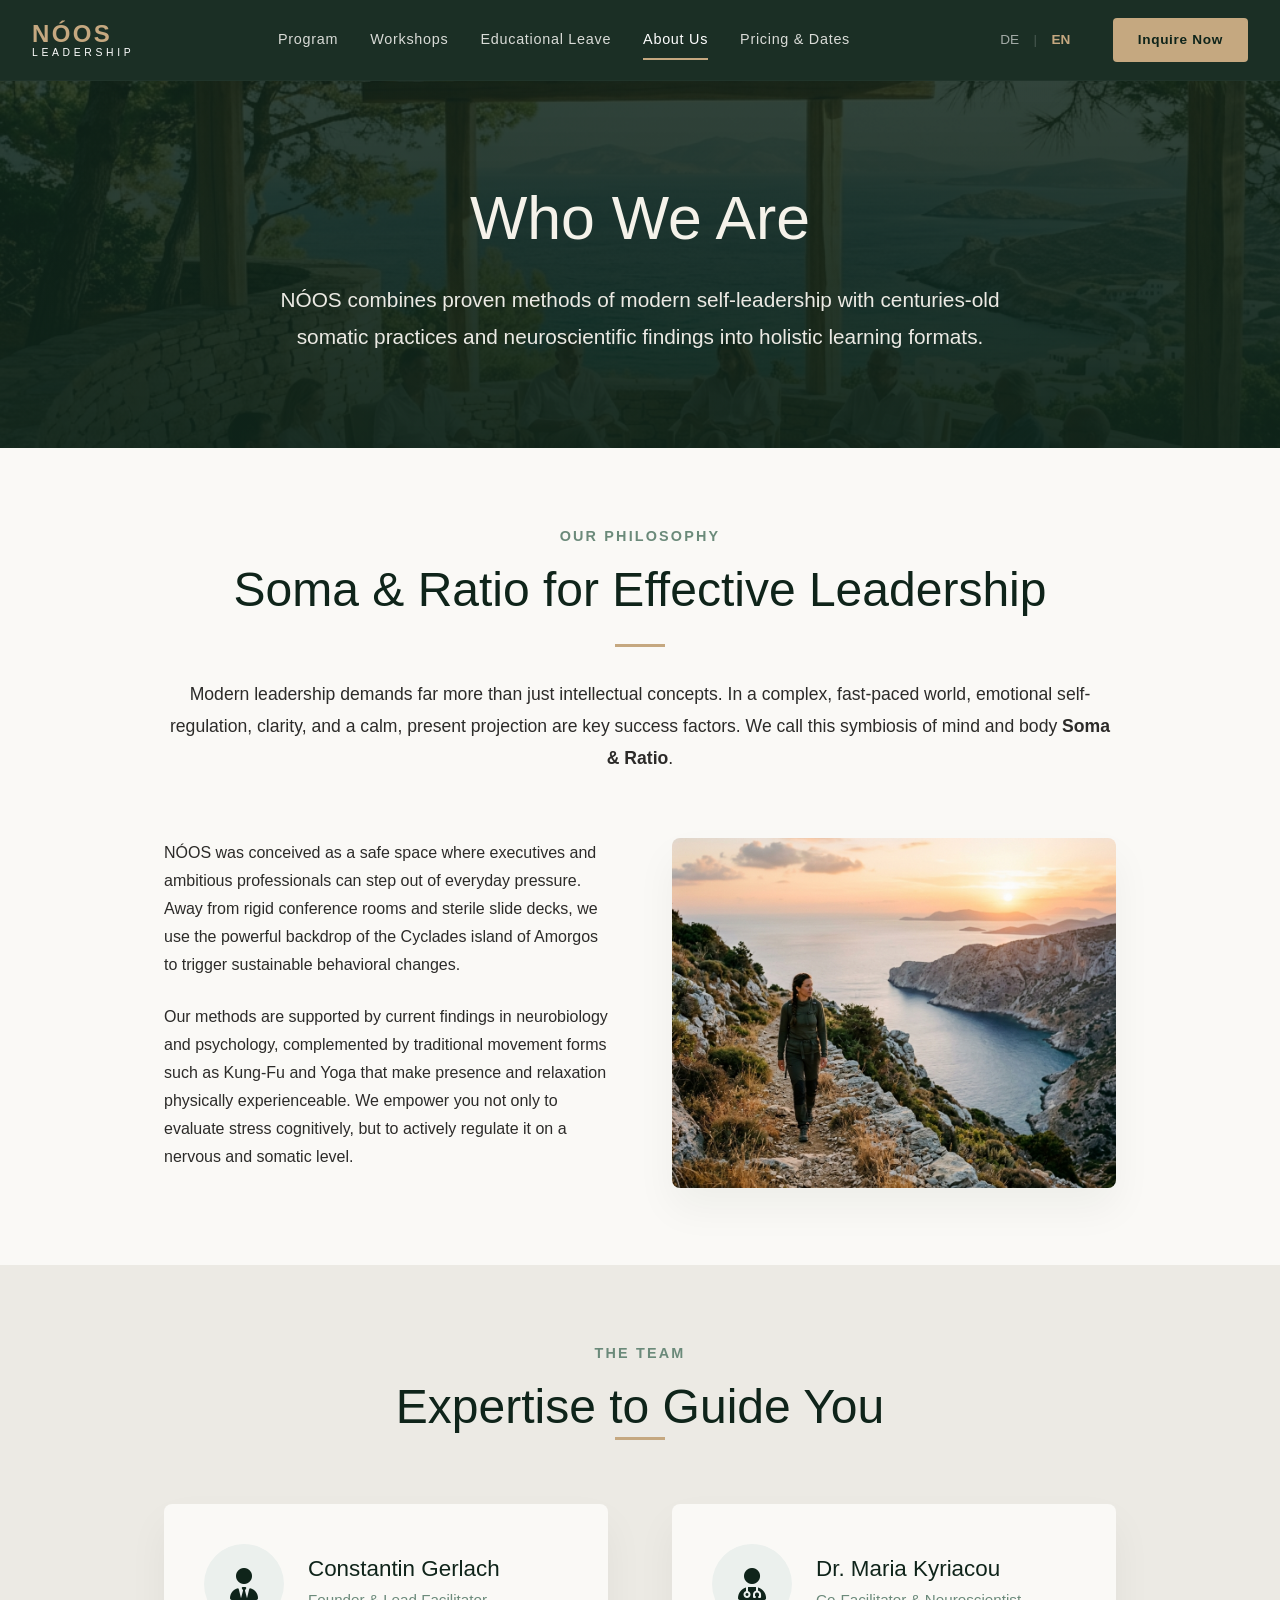
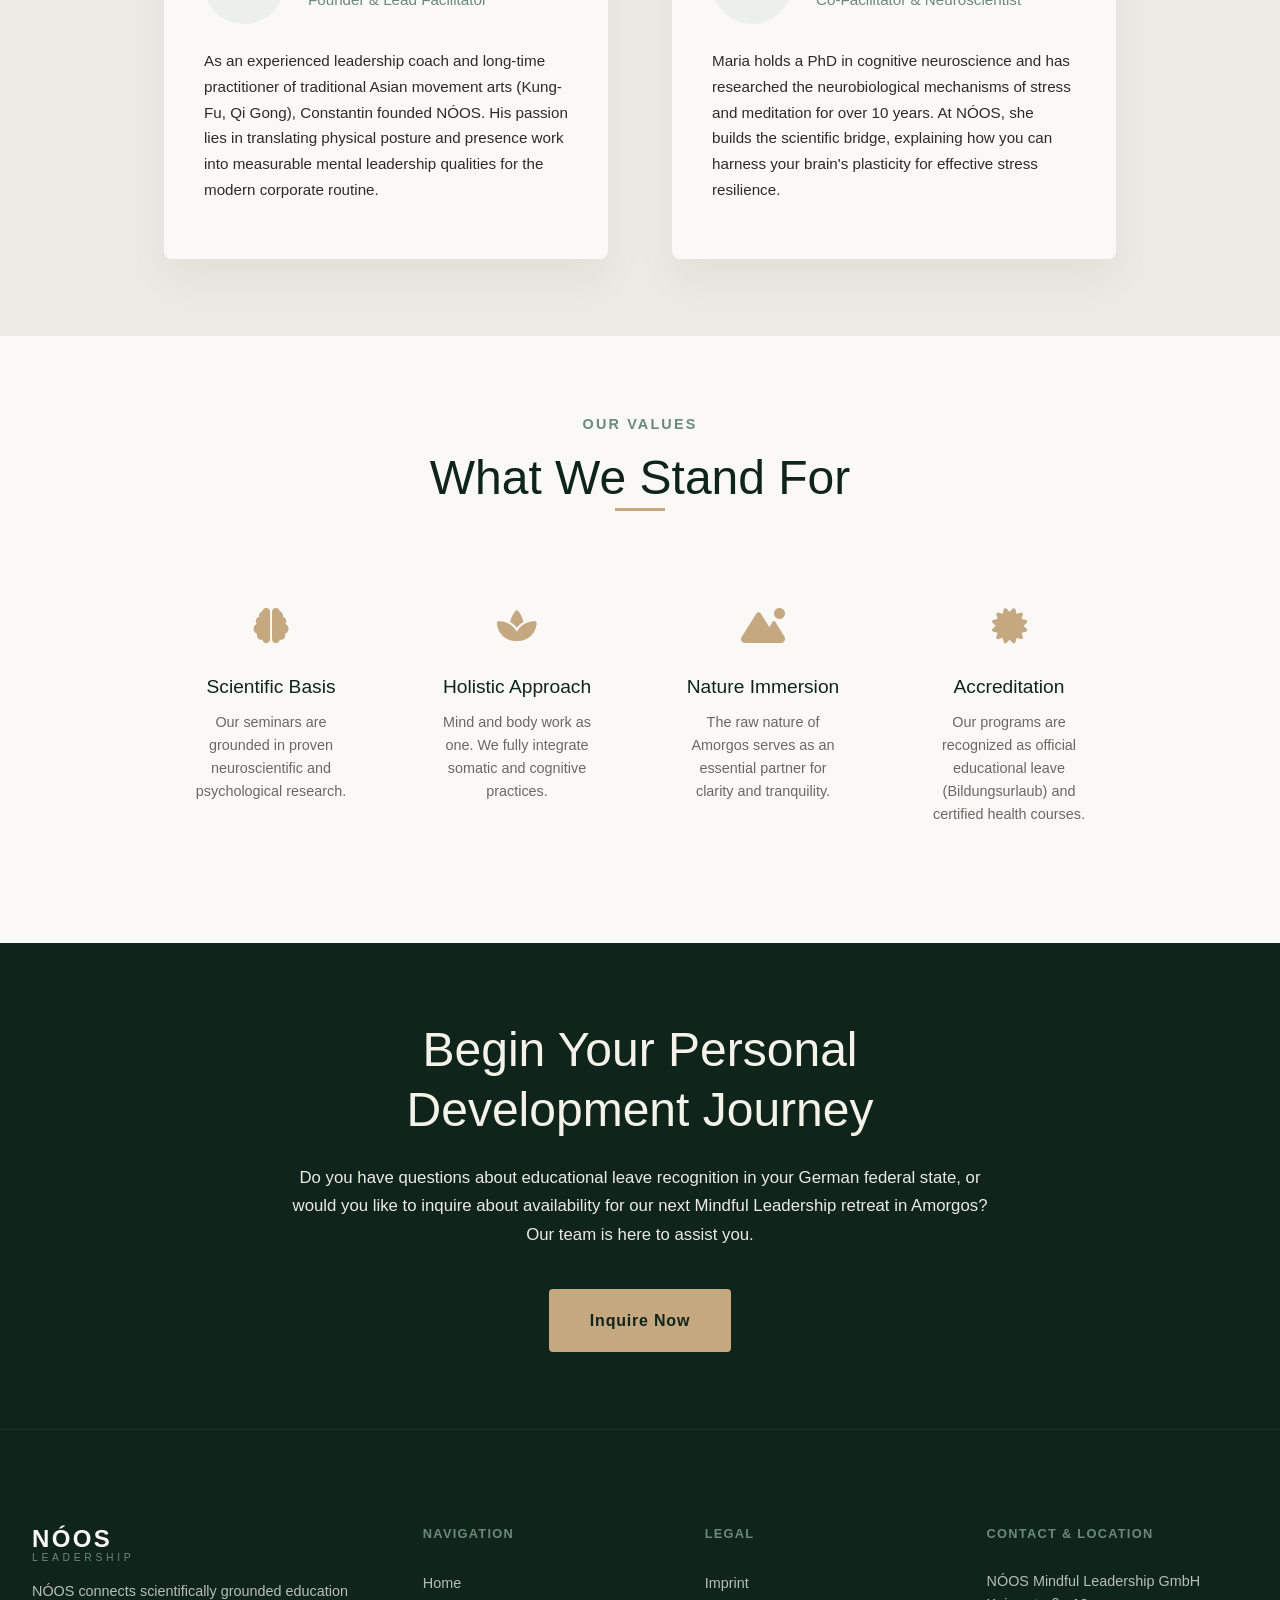
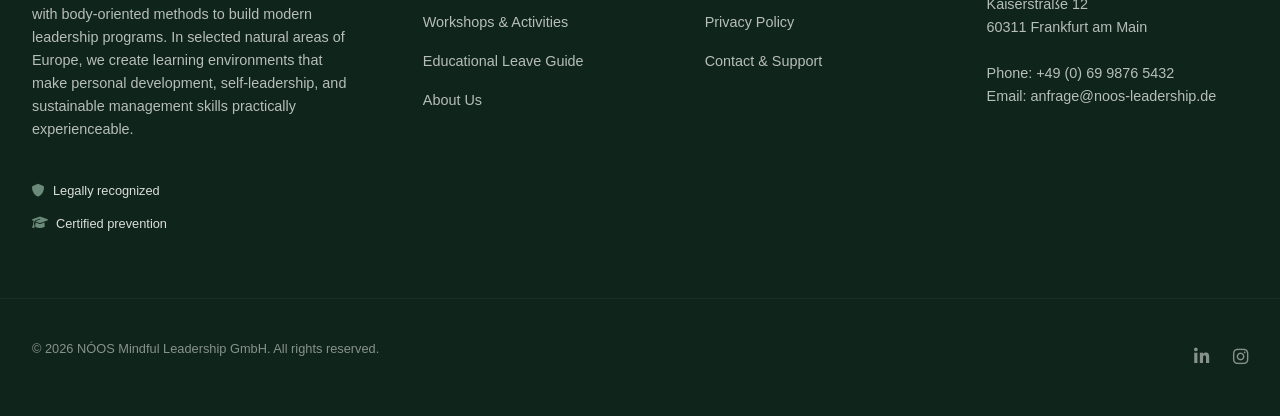
==== commit 976b7510: "Add entry fade-in animation to About Us subpages" ====
--- a/about-us.html
+++ b/about-us.html
@@ -19,6 +19,11 @@
     <link rel="icon" type="image/png" sizes="32x32" href="assets/favicon-32x32.png">
     <link rel="icon" type="image/png" sizes="48x48" href="assets/favicon-48x48.png">
     <link rel="apple-touch-icon" sizes="180x180" href="assets/apple-touch-icon.png">
+    <style>
+        .subpage-fade-in {
+            animation: pageFadeIn 0.8s cubic-bezier(0.16, 1, 0.3, 1) forwards;
+        }
+    </style>
 </head>
 
 <body>
@@ -83,7 +88,7 @@
         </div>
     </header>
 
-    <main style="margin-top: 80px;">
+    <main class="subpage-fade-in" style="margin-top: 80px;">
         <!-- Subpage Hero -->
         <div class="subpage-hero"
             style="background-image: linear-gradient(to bottom, rgba(15, 36, 26, 0.85), rgba(15, 36, 26, 0.95)), url('assets/leadership_reflection.png'); padding: clamp(4rem, 6vw, 7rem) 0; background-position: center; background-size: cover; text-align: center; color: var(--color-white);">
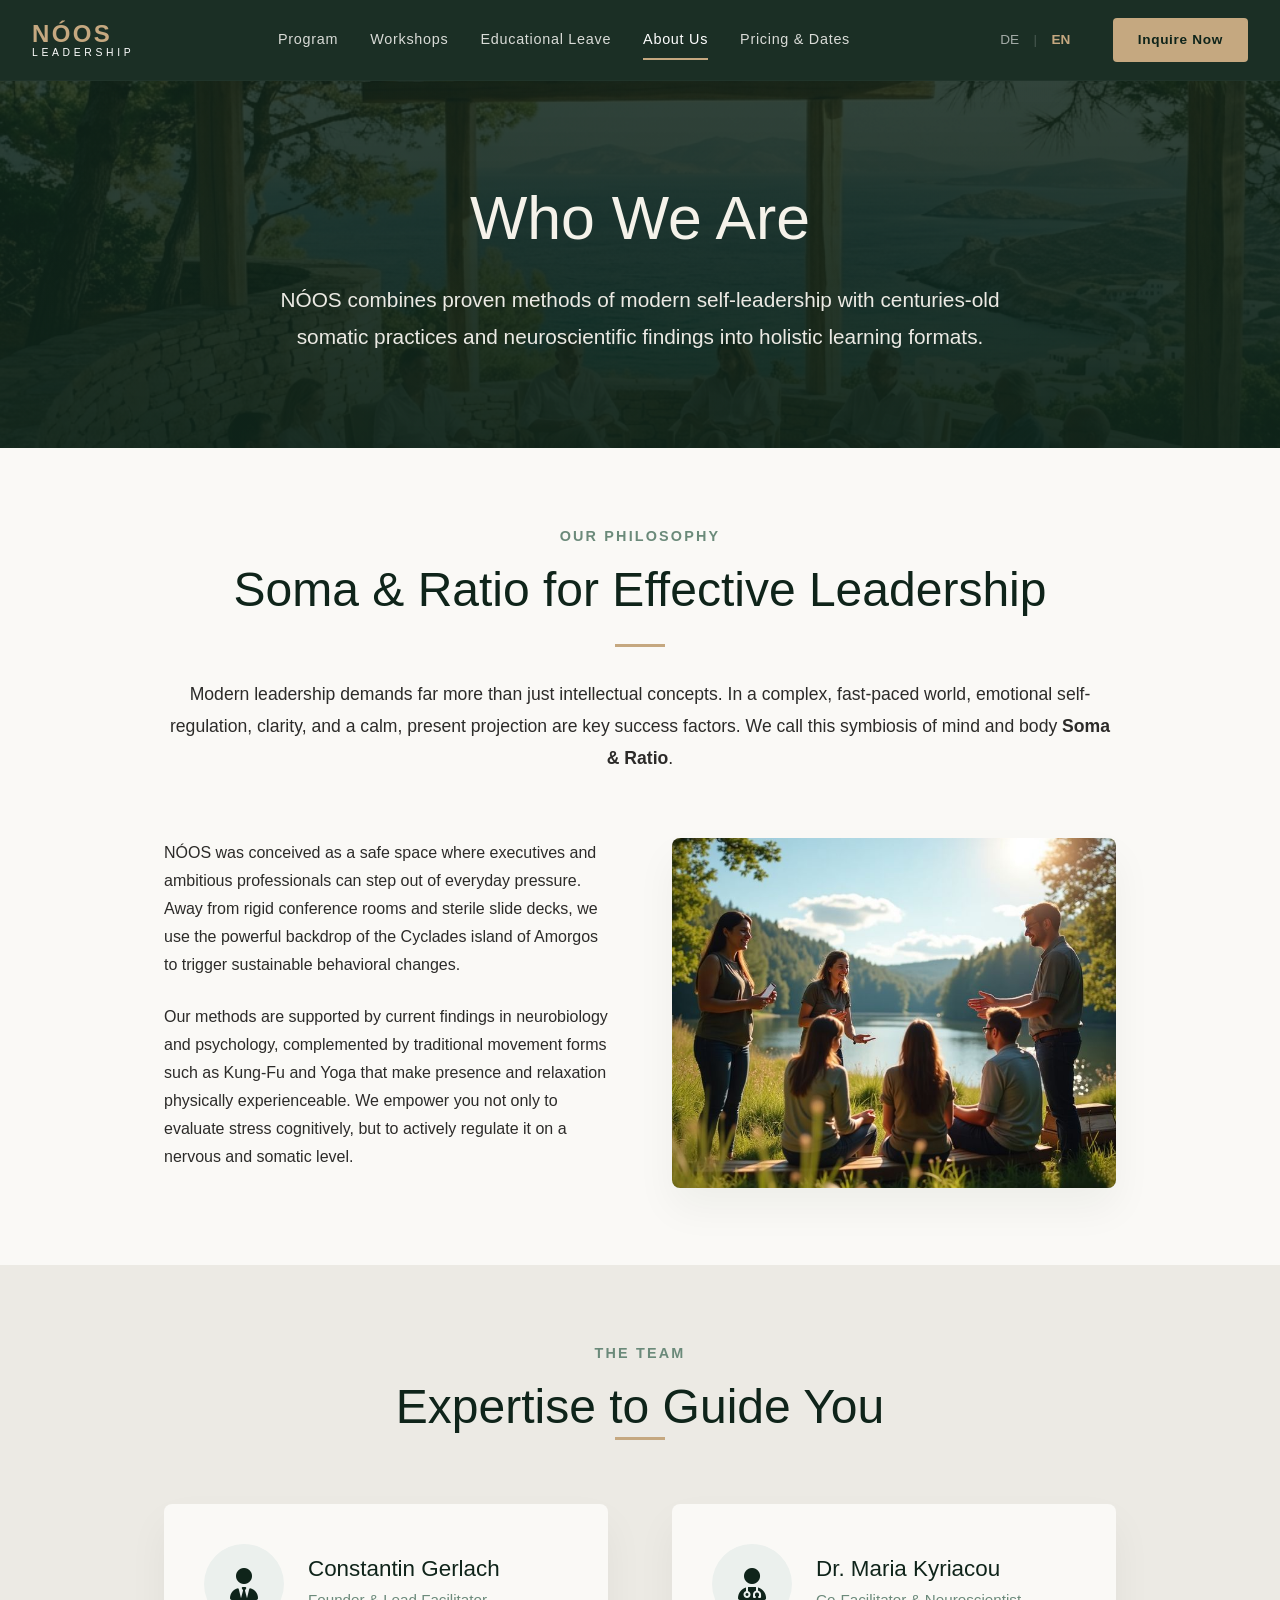
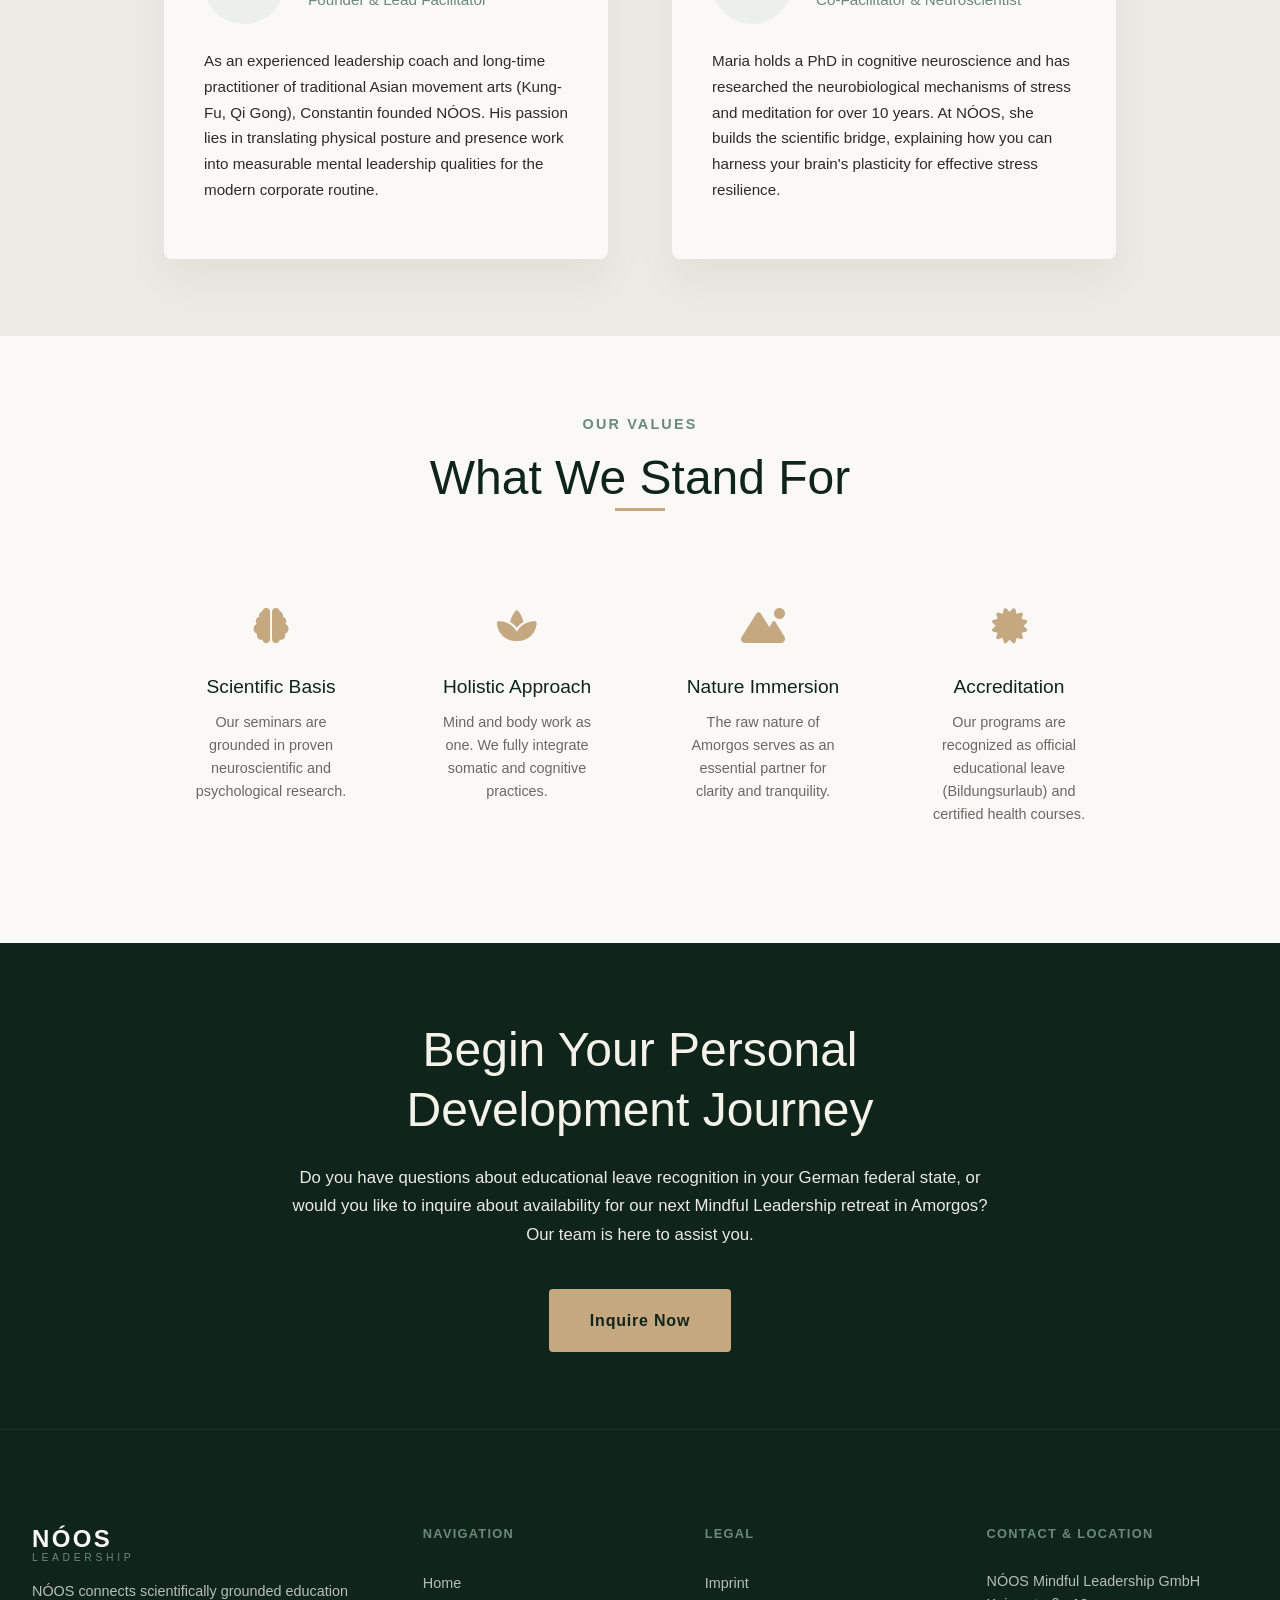
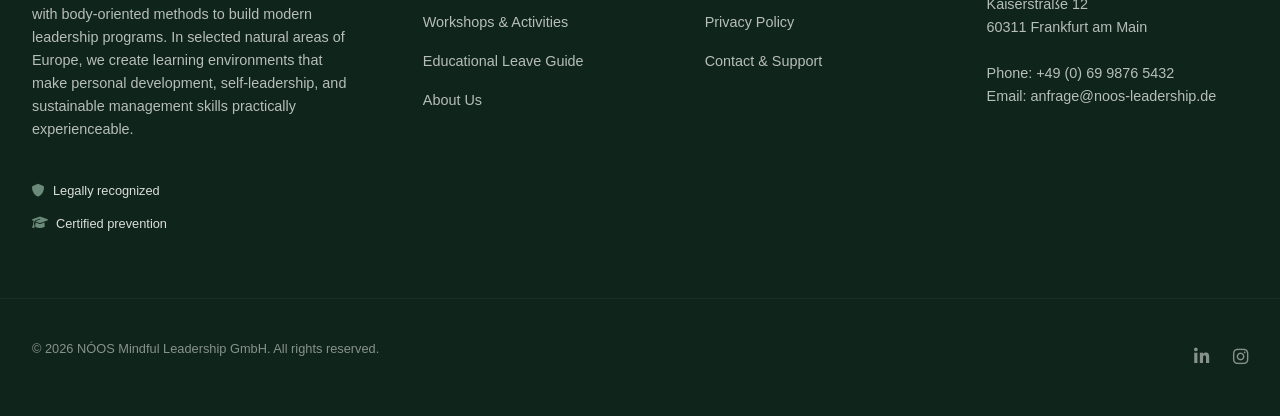
==== commit 743e6299: "Update accommodation descriptions, recognition guarantee wording, and subpage image assets" ====
--- a/about-us.html
+++ b/about-us.html
@@ -7,7 +7,7 @@
     <title>About Us – NÓOS Mindful Leadership & Personal Development</title>
     <meta name="description"
         content="Meet the team behind NÓOS. Learn about our vision of combining cognitive leadership methods with somatic practices on the island of Amorgos.">
-    
+
     <!-- FontAwesome for Premium Icons -->
     <link rel="stylesheet" href="https://cdnjs.cloudflare.com/ajax/libs/font-awesome/6.4.0/css/all.min.css">
 
@@ -83,7 +83,8 @@
                     <span class="lang-separator">|</span>
                     <a href="about-us.html" class="lang-btn active" id="lang-en">EN</a>
                 </div>
-                <a href="index-en.html#kontakt#inquiry-wizard-container" class="btn btn-primary" id="cta-header-pri">Inquire Now</a>
+                <a href="index-en.html#kontakt#inquiry-wizard-container" class="btn btn-primary"
+                    id="cta-header-pri">Inquire Now</a>
             </div>
         </div>
     </header>
@@ -94,8 +95,10 @@
             style="background-image: linear-gradient(to bottom, rgba(15, 36, 26, 0.85), rgba(15, 36, 26, 0.95)), url('assets/leadership_reflection.png'); padding: clamp(4rem, 6vw, 7rem) 0; background-position: center; background-size: cover; text-align: center; color: var(--color-white);">
             <div class="container" style="max-width: 800px; margin: 0 auto;">
                 <h1 style="color: var(--color-sand); margin-bottom: 1.5rem;">Who We Are</h1>
-                <p class="lead" style="color: var(--color-cream); font-size: clamp(1.1rem, 2vw, 1.3rem); line-height: 1.8;">
-                    NÓOS combines proven methods of modern self-leadership with centuries-old somatic practices and neuroscientific findings into holistic learning formats.
+                <p class="lead"
+                    style="color: var(--color-cream); font-size: clamp(1.1rem, 2vw, 1.3rem); line-height: 1.8;">
+                    NÓOS combines proven methods of modern self-leadership with centuries-old somatic practices and
+                    neuroscientific findings into holistic learning formats.
                 </p>
             </div>
         </div>
@@ -104,25 +107,38 @@
         <section class="section-padding bg-light-cream" style="padding: clamp(4rem, 6vw, 6rem) 0;">
             <div class="container" style="max-width: 1000px; margin: 0 auto; padding: 0 1.5rem;">
                 <div style="text-align: center; margin-bottom: 4rem;">
-                    <span class="text-sage" style="text-transform: uppercase; letter-spacing: 0.15em; font-size: 0.9rem; font-weight: 600; display: block; margin-bottom: 0.75rem;">Our Philosophy</span>
+                    <span class="text-sage"
+                        style="text-transform: uppercase; letter-spacing: 0.15em; font-size: 0.9rem; font-weight: 600; display: block; margin-bottom: 0.75rem;">Our
+                        Philosophy</span>
                     <h2 style="margin-bottom: 1.5rem;">Soma & Ratio for Effective Leadership</h2>
-                    <div style="width: 50px; height: 3px; background-color: var(--color-bronze); margin: 0 auto 2rem;"></div>
-                    <p style="font-size: 1.1rem; color: var(--color-text-dark); max-w-lg; margin: 0 auto; line-height: 1.8;">
-                        Modern leadership demands far more than just intellectual concepts. In a complex, fast-paced world, emotional self-regulation, clarity, and a calm, present projection are key success factors. We call this symbiosis of mind and body <strong>Soma & Ratio</strong>.
+                    <div style="width: 50px; height: 3px; background-color: var(--color-bronze); margin: 0 auto 2rem;">
+                    </div>
+                    <p
+                        style="font-size: 1.1rem; color: var(--color-text-dark); max-w-lg; margin: 0 auto; line-height: 1.8;">
+                        Modern leadership demands far more than just intellectual concepts. In a complex, fast-paced
+                        world, emotional self-regulation, clarity, and a calm, present projection are key success
+                        factors. We call this symbiosis of mind and body <strong>Soma & Ratio</strong>.
                     </p>
                 </div>
 
                 <div class="grid-2 gap-lg" style="align-items: center;">
                     <div>
                         <p style="margin-bottom: 1.5rem; line-height: 1.75;">
-                            NÓOS was conceived as a safe space where executives and ambitious professionals can step out of everyday pressure. Away from rigid conference rooms and sterile slide decks, we use the powerful backdrop of the Cyclades island of Amorgos to trigger sustainable behavioral changes.
+                            NÓOS was conceived as a safe space where executives and ambitious professionals can step out
+                            of everyday pressure. Away from rigid conference rooms and sterile slide decks, we use the
+                            powerful backdrop of the Cyclades island of Amorgos to trigger sustainable behavioral
+                            changes.
                         </p>
                         <p style="line-height: 1.75;">
-                            Our methods are supported by current findings in neurobiology and psychology, complemented by traditional movement forms such as Kung-Fu and Yoga that make presence and relaxation physically experienceable. We empower you not only to evaluate stress cognitively, but to actively regulate it on a nervous and somatic level.
+                            Our methods are supported by current findings in neurobiology and psychology, complemented
+                            by traditional movement forms such as Kung-Fu and Yoga that make presence and relaxation
+                            physically experienceable. We empower you not only to evaluate stress cognitively, but to
+                            actively regulate it on a nervous and somatic level.
                         </p>
                     </div>
                     <div style="position: relative;">
-                        <img src="assets/mindful_hiking_nature.png" alt="Yoga on cliffs" style="border-radius: 8px; box-shadow: var(--shadow-premium); width: 100%; object-fit: cover; max-height: 350px;">
+                        <img src="assets/tttttt.png" alt="Yoga on cliffs"
+                            style="border-radius: 8px; box-shadow: var(--shadow-premium); width: 100%; object-fit: cover; max-height: 350px;">
                     </div>
                 </div>
             </div>
@@ -132,41 +148,56 @@
         <section class="section-padding bg-cream" style="padding: clamp(4rem, 6vw, 6rem) 0;">
             <div class="container" style="max-width: 1000px; margin: 0 auto; padding: 0 1.5rem;">
                 <div style="text-align: center; margin-bottom: 4rem;">
-                    <span class="text-sage" style="text-transform: uppercase; letter-spacing: 0.15em; font-size: 0.9rem; font-weight: 600; display: block; margin-bottom: 0.75rem;">The Team</span>
+                    <span class="text-sage"
+                        style="text-transform: uppercase; letter-spacing: 0.15em; font-size: 0.9rem; font-weight: 600; display: block; margin-bottom: 0.75rem;">The
+                        Team</span>
                     <h2>Expertise to Guide You</h2>
-                    <div style="width: 50px; height: 3px; background-color: var(--color-bronze); margin: 0 auto 2rem;"></div>
+                    <div style="width: 50px; height: 3px; background-color: var(--color-bronze); margin: 0 auto 2rem;">
+                    </div>
                 </div>
 
                 <div class="grid-2 gap-lg">
                     <!-- Trainer 1 -->
-                    <div style="background-color: var(--color-light-cream); border-radius: 8px; padding: 2.5rem; box-shadow: var(--shadow-premium); display: flex; flex-direction: column; height: 100%;">
+                    <div
+                        style="background-color: var(--color-light-cream); border-radius: 8px; padding: 2.5rem; box-shadow: var(--shadow-premium); display: flex; flex-direction: column; height: 100%;">
                         <div style="display: flex; align-items: center; margin-bottom: 1.5rem;">
-                            <div style="width: 80px; height: 80px; border-radius: 50%; background-color: var(--color-sage-light); display: flex; align-items: center; justify-content: center; margin-right: 1.5rem; font-size: 2rem; color: var(--color-dark-green);">
+                            <div
+                                style="width: 80px; height: 80px; border-radius: 50%; background-color: var(--color-sage-light); display: flex; align-items: center; justify-content: center; margin-right: 1.5rem; font-size: 2rem; color: var(--color-dark-green);">
                                 <i class="fa-solid fa-user-tie"></i>
                             </div>
                             <div>
                                 <h3 style="font-size: 1.4rem; margin-bottom: 0.25rem;">Constantin Gerlach</h3>
-                                <span class="text-sage" style="font-size: 0.95rem; font-weight: 500;">Founder & Lead Facilitator</span>
+                                <span class="text-sage" style="font-size: 0.95rem; font-weight: 500;">Founder & Lead
+                                    Facilitator</span>
                             </div>
                         </div>
                         <p style="font-size: 0.95rem; line-height: 1.7; flex-grow: 1;">
-                            As an experienced leadership coach and long-time practitioner of traditional Asian movement arts (Kung-Fu, Qi Gong), Constantin founded NÓOS. His passion lies in translating physical posture and presence work into measurable mental leadership qualities for the modern corporate routine.
+                            As an experienced leadership coach and long-time practitioner of traditional Asian movement
+                            arts (Kung-Fu, Qi Gong), Constantin founded NÓOS. His passion lies in translating physical
+                            posture and presence work into measurable mental leadership qualities for the modern
+                            corporate routine.
                         </p>
                     </div>
 
                     <!-- Trainer 2 -->
-                    <div style="background-color: var(--color-light-cream); border-radius: 8px; padding: 2.5rem; box-shadow: var(--shadow-premium); display: flex; flex-direction: column; height: 100%;">
+                    <div
+                        style="background-color: var(--color-light-cream); border-radius: 8px; padding: 2.5rem; box-shadow: var(--shadow-premium); display: flex; flex-direction: column; height: 100%;">
                         <div style="display: flex; align-items: center; margin-bottom: 1.5rem;">
-                            <div style="width: 80px; height: 80px; border-radius: 50%; background-color: var(--color-sage-light); display: flex; align-items: center; justify-content: center; margin-right: 1.5rem; font-size: 2rem; color: var(--color-dark-green);">
+                            <div
+                                style="width: 80px; height: 80px; border-radius: 50%; background-color: var(--color-sage-light); display: flex; align-items: center; justify-content: center; margin-right: 1.5rem; font-size: 2rem; color: var(--color-dark-green);">
                                 <i class="fa-solid fa-user-doctor"></i>
                             </div>
                             <div>
                                 <h3 style="font-size: 1.4rem; margin-bottom: 0.25rem;">Dr. Maria Kyriacou</h3>
-                                <span class="text-sage" style="font-size: 0.95rem; font-weight: 500;">Co-Facilitator & Neuroscientist</span>
+                                <span class="text-sage" style="font-size: 0.95rem; font-weight: 500;">Co-Facilitator &
+                                    Neuroscientist</span>
                             </div>
                         </div>
                         <p style="font-size: 0.95rem; line-height: 1.7; flex-grow: 1;">
-                            Maria holds a PhD in cognitive neuroscience and has researched the neurobiological mechanisms of stress and meditation for over 10 years. At NÓOS, she builds the scientific bridge, explaining how you can harness your brain's plasticity for effective stress resilience.
+                            Maria holds a PhD in cognitive neuroscience and has researched the neurobiological
+                            mechanisms of stress and meditation for over 10 years. At NÓOS, she builds the scientific
+                            bridge, explaining how you can harness your brain's plasticity for effective stress
+                            resilience.
                         </p>
                     </div>
                 </div>
@@ -177,9 +208,12 @@
         <section class="section-padding bg-light-cream" style="padding: clamp(4rem, 6vw, 6rem) 0;">
             <div class="container" style="max-width: 1000px; margin: 0 auto; padding: 0 1.5rem;">
                 <div style="text-align: center; margin-bottom: 4rem;">
-                    <span class="text-sage" style="text-transform: uppercase; letter-spacing: 0.15em; font-size: 0.9rem; font-weight: 600; display: block; margin-bottom: 0.75rem;">Our Values</span>
+                    <span class="text-sage"
+                        style="text-transform: uppercase; letter-spacing: 0.15em; font-size: 0.9rem; font-weight: 600; display: block; margin-bottom: 0.75rem;">Our
+                        Values</span>
                     <h2>What We Stand For</h2>
-                    <div style="width: 50px; height: 3px; background-color: var(--color-bronze); margin: 0 auto 2rem;"></div>
+                    <div style="width: 50px; height: 3px; background-color: var(--color-bronze); margin: 0 auto 2rem;">
+                    </div>
                 </div>
 
                 <div class="grid-4">
@@ -223,7 +257,8 @@
                         </div>
                         <h4 style="margin-bottom: 0.75rem; font-size: 1.2rem;">Accreditation</h4>
                         <p style="font-size: 0.9rem; color: var(--color-text-muted); line-height: 1.6;">
-                            Our programs are recognized as official educational leave (Bildungsurlaub) and certified health courses.
+                            Our programs are recognized as official educational leave (Bildungsurlaub) and certified
+                            health courses.
                         </p>
                     </div>
                 </div>
@@ -231,13 +266,18 @@
         </section>
 
         <!-- CTA Section -->
-        <section class="section-padding bg-dark-green text-light" style="padding: clamp(4rem, 6vw, 6rem) 0; text-align: center;">
+        <section class="section-padding bg-dark-green text-light"
+            style="padding: clamp(4rem, 6vw, 6rem) 0; text-align: center;">
             <div class="container" style="max-width: 750px; margin: 0 auto; padding: 0 1.5rem;">
-                <h2 style="color: var(--color-sand); margin-bottom: 1.5rem;">Begin Your Personal Development Journey</h2>
+                <h2 style="color: var(--color-sand); margin-bottom: 1.5rem;">Begin Your Personal Development Journey
+                </h2>
                 <p style="color: var(--color-cream); margin-bottom: 2.5rem; font-size: 1.05rem; line-height: 1.7;">
-                    Do you have questions about educational leave recognition in your German federal state, or would you like to inquire about availability for our next Mindful Leadership retreat in Amorgos? Our team is here to assist you.
+                    Do you have questions about educational leave recognition in your German federal state, or would you
+                    like to inquire about availability for our next Mindful Leadership retreat in Amorgos? Our team is
+                    here to assist you.
                 </p>
-                <a href="index-en.html#kontakt#inquiry-wizard-container" class="btn btn-primary btn-gold btn-large">Inquire Now</a>
+                <a href="index-en.html#kontakt#inquiry-wizard-container"
+                    class="btn btn-primary btn-gold btn-large">Inquire Now</a>
             </div>
         </section>
     </main>
@@ -252,7 +292,8 @@
                 </a>
                 <p class="mt-3 text-cream-muted" style="font-size: 0.9rem; line-height: 1.6;">NÓOS connects
                     scientifically grounded education with body-oriented methods to build modern
-                    leadership programs. In selected natural areas of Europe, we create learning environments that make personal
+                    leadership programs. In selected natural areas of Europe, we create learning environments that make
+                    personal
                     development, self-leadership, and sustainable management skills practically experienceable.</p>
                 <div class="footer-badges mt-4">
                     <span class="f-badge"><i class="fa-solid fa-shield text-sage"></i> Legally recognized</span>
@@ -310,4 +351,4 @@
     <script src="js/app.js"></script>
 </body>
 
-</html>
+</html>
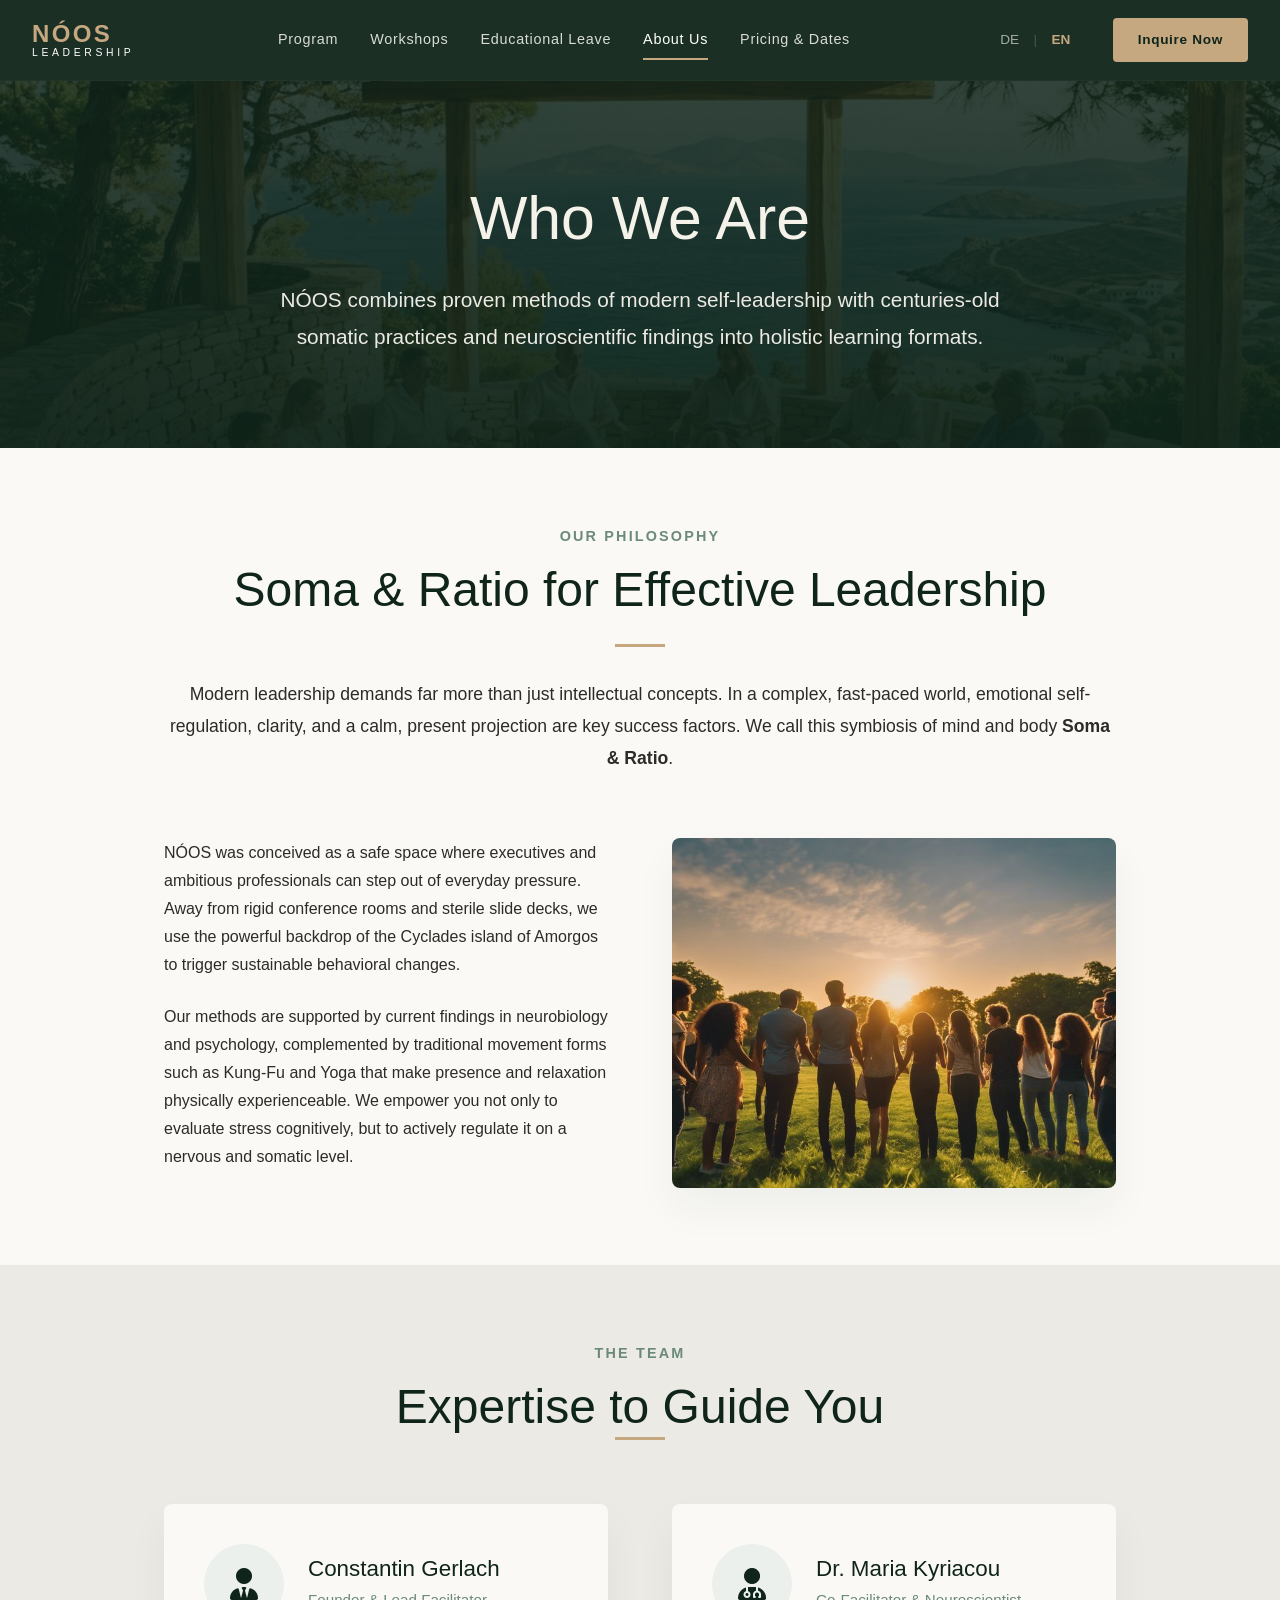
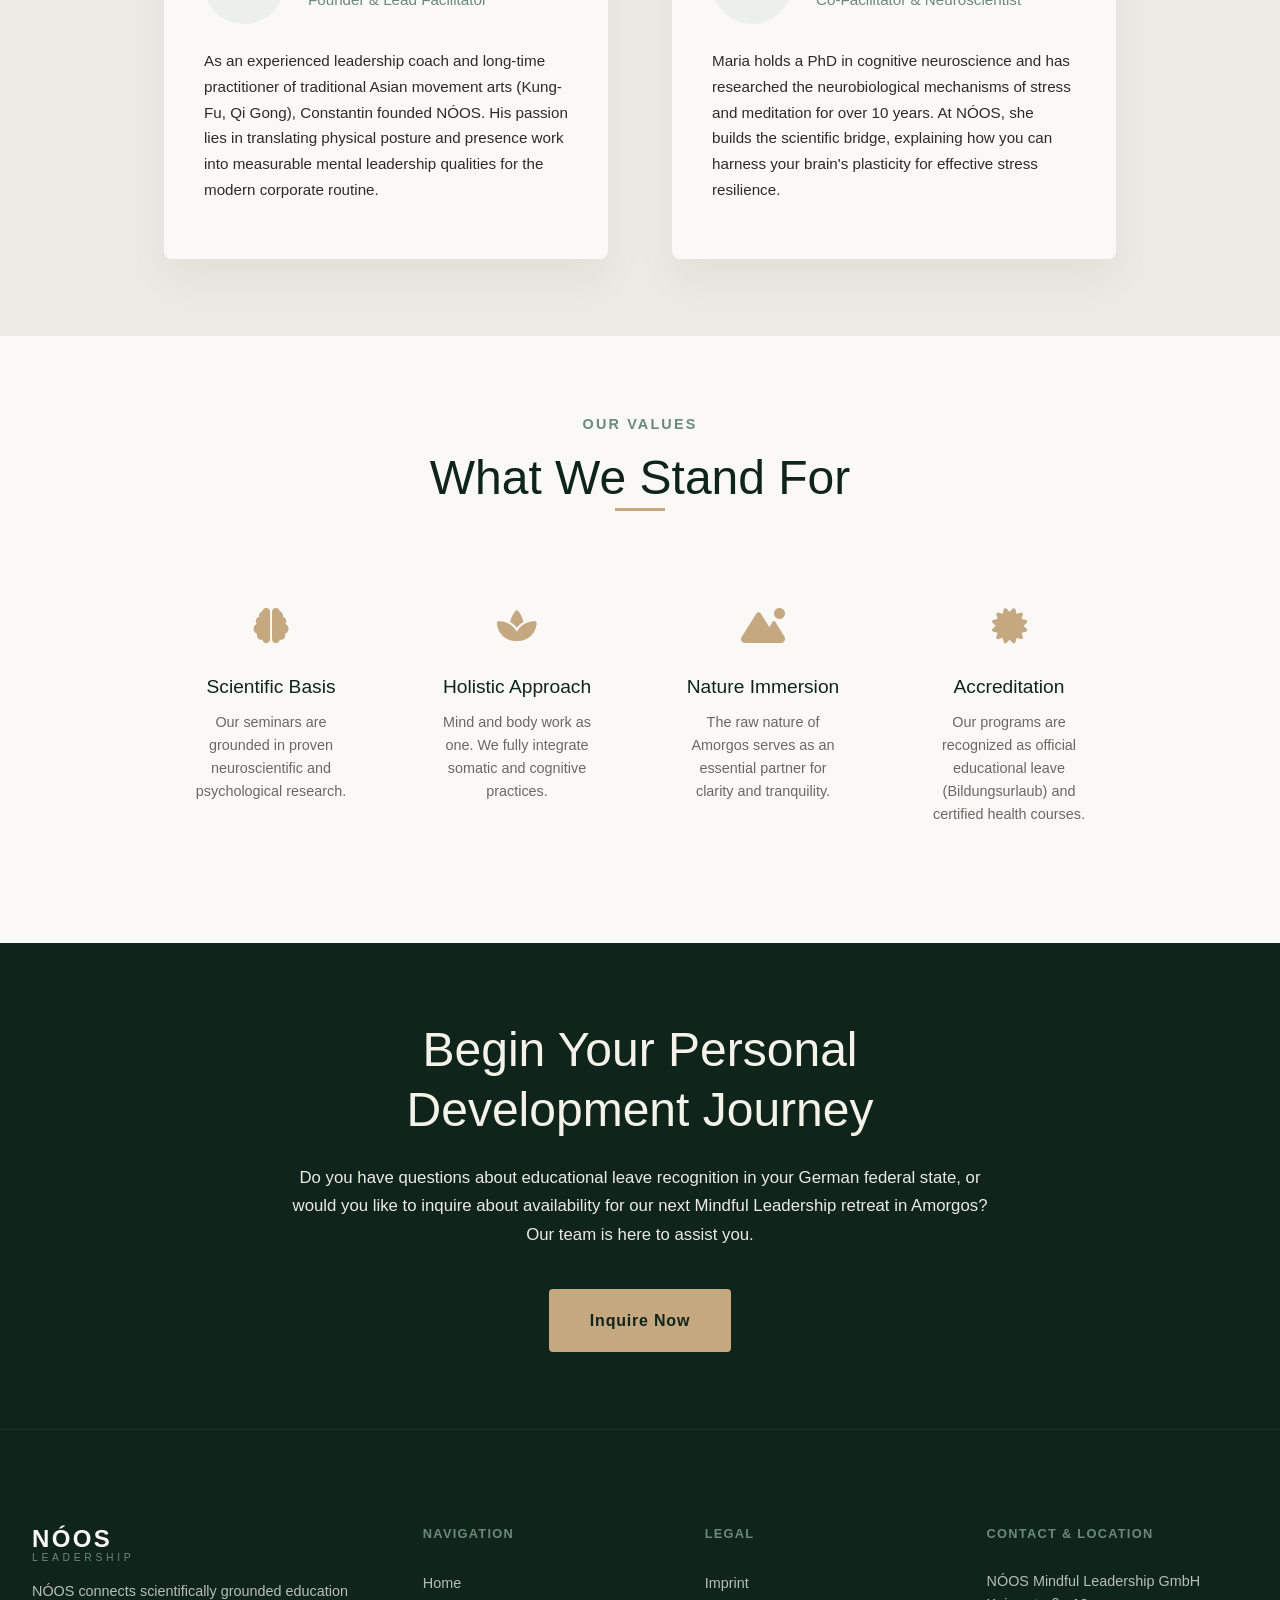
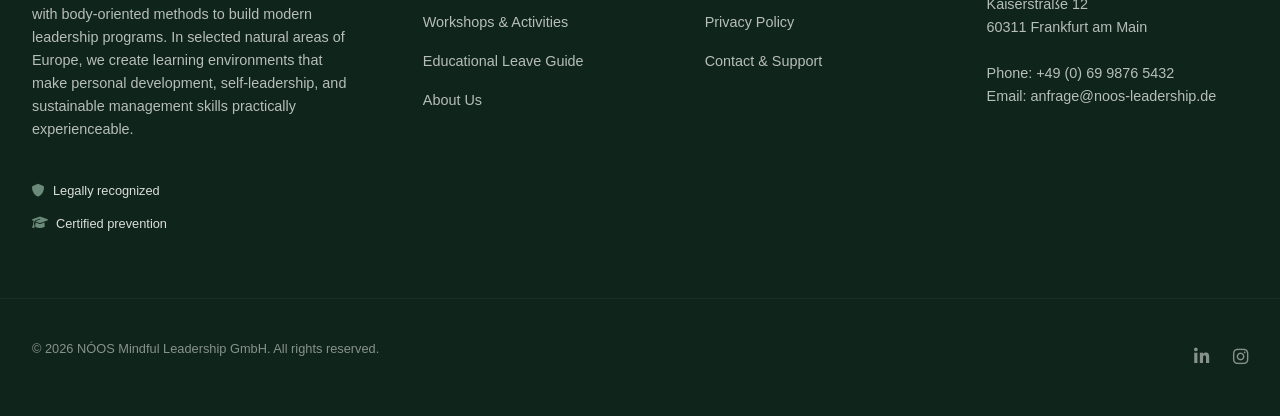
==== commit 8bf39a7e: "Update subpage image to leadership 2.png" ====
--- a/about-us.html
+++ b/about-us.html
@@ -137,7 +137,7 @@
                         </p>
                     </div>
                     <div style="position: relative;">
-                        <img src="assets/tttttt.png" alt="Yoga on cliffs"
+                        <img src="assets/leadership 2.png" alt="Yoga on cliffs"
                             style="border-radius: 8px; box-shadow: var(--shadow-premium); width: 100%; object-fit: cover; max-height: 350px;">
                     </div>
                 </div>
